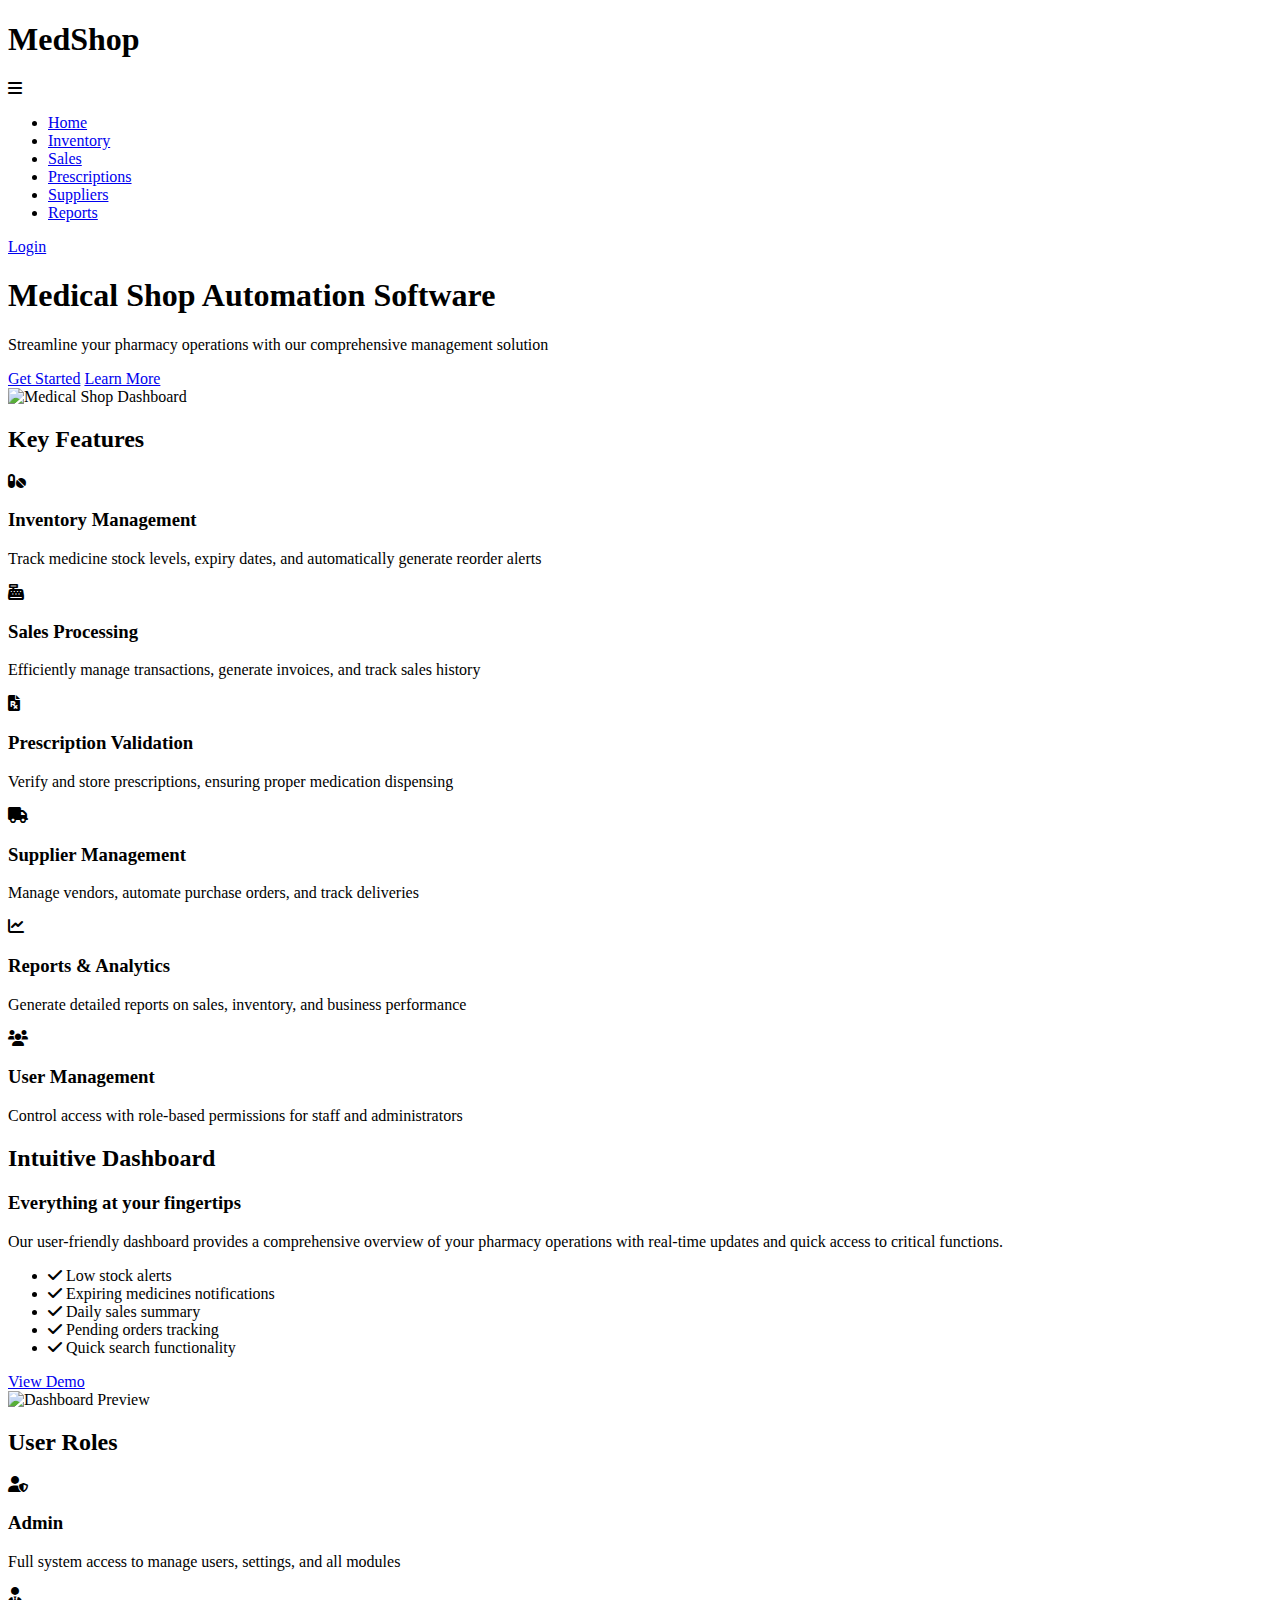
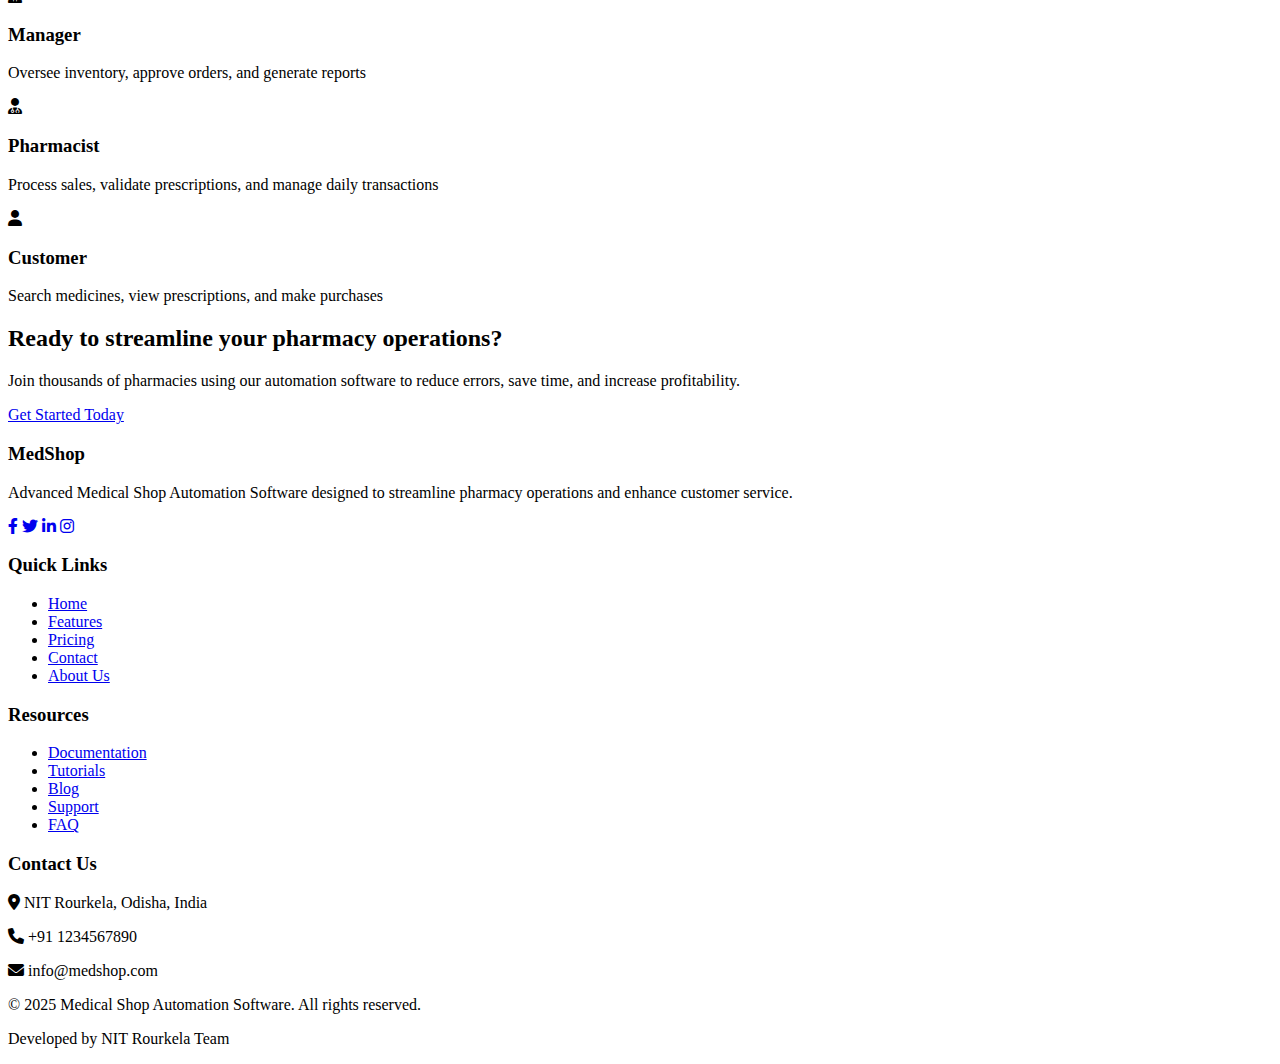
==== index.html @ a3e87807 "Add files via upload" ====
<!DOCTYPE html>
<html lang="en">
<head>
    <meta charset="UTF-8">
    <meta name="viewport" content="width=device-width, initial-scale=1.0">
    <title>Medical Shop Automation Software</title>
    <link rel="stylesheet" href="style.css">
    <link rel="stylesheet" href="https://cdnjs.cloudflare.com/ajax/libs/font-awesome/6.0.0/css/all.min.css">
</head>
<body>
    <!-- Header Section -->
    <header>
        <div class="container">
            <nav>
                <div class="logo">
                    <h1>MedShop</h1>
                </div>
                <div class="menu-toggle">
                    <i class="fas fa-bars"></i>
                </div>
                <ul class="nav-menu">
                    <li><a href="#" class="active">Home</a></li>
                    <li><a href="inventory.html">Inventory</a></li>
                    <li><a href="sales.html">Sales</a></li>
                    <li><a href="prescriptions.html">Prescriptions</a></li>
                    <li><a href="suppliers.html">Suppliers</a></li>
                    <li><a href="reports.html">Reports</a></li>
                </ul>
                <div class="user-actions">
                    <a href="login.html" class="btn login-btn">Login</a>
                </div>
            </nav>
        </div>
    </header>

    <!-- Hero Section -->
    <section class="hero">
        <div class="container">
            <div class="hero-content">
                <h1>Medical Shop Automation Software</h1>
                <p>Streamline your pharmacy operations with our comprehensive management solution</p>
                <div class="hero-buttons">
                    <a href="register.html" class="btn primary-btn">Get Started</a>
                    <a href="#features" class="btn secondary-btn">Learn More</a>
                </div>
            </div>
            <div class="hero-image">
                <img src="/api/placeholder/500/300" alt="Medical Shop Dashboard">
            </div>
        </div>
    </section>

    <!-- Features Section -->
    <section id="features" class="features">
        <div class="container">
            <h2 class="section-title">Key Features</h2>
            <div class="features-grid">
                <div class="feature-card">
                    <div class="feature-icon">
                        <i class="fas fa-pills"></i>
                    </div>
                    <h3>Inventory Management</h3>
                    <p>Track medicine stock levels, expiry dates, and automatically generate reorder alerts</p>
                </div>
                <div class="feature-card">
                    <div class="feature-icon">
                        <i class="fas fa-cash-register"></i>
                    </div>
                    <h3>Sales Processing</h3>
                    <p>Efficiently manage transactions, generate invoices, and track sales history</p>
                </div>
                <div class="feature-card">
                    <div class="feature-icon">
                        <i class="fas fa-file-prescription"></i>
                    </div>
                    <h3>Prescription Validation</h3>
                    <p>Verify and store prescriptions, ensuring proper medication dispensing</p>
                </div>
                <div class="feature-card">
                    <div class="feature-icon">
                        <i class="fas fa-truck"></i>
                    </div>
                    <h3>Supplier Management</h3>
                    <p>Manage vendors, automate purchase orders, and track deliveries</p>
                </div>
                <div class="feature-card">
                    <div class="feature-icon">
                        <i class="fas fa-chart-line"></i>
                    </div>
                    <h3>Reports & Analytics</h3>
                    <p>Generate detailed reports on sales, inventory, and business performance</p>
                </div>
                <div class="feature-card">
                    <div class="feature-icon">
                        <i class="fas fa-users"></i>
                    </div>
                    <h3>User Management</h3>
                    <p>Control access with role-based permissions for staff and administrators</p>
                </div>
            </div>
        </div>
    </section>

    <!-- Dashboard Preview Section -->
    <section class="dashboard-preview">
        <div class="container">
            <h2 class="section-title">Intuitive Dashboard</h2>
            <div class="dashboard-content">
                <div class="dashboard-info">
                    <h3>Everything at your fingertips</h3>
                    <p>Our user-friendly dashboard provides a comprehensive overview of your pharmacy operations with real-time updates and quick access to critical functions.</p>
                    <ul class="dashboard-features">
                        <li><i class="fas fa-check"></i> Low stock alerts</li>
                        <li><i class="fas fa-check"></i> Expiring medicines notifications</li>
                        <li><i class="fas fa-check"></i> Daily sales summary</li>
                        <li><i class="fas fa-check"></i> Pending orders tracking</li>
                        <li><i class="fas fa-check"></i> Quick search functionality</li>
                    </ul>
                    <a href="demo.html" class="btn primary-btn">View Demo</a>
                </div>
                <div class="dashboard-image">
                    <img src="/api/placeholder/600/400" alt="Dashboard Preview">
                </div>
            </div>
        </div>
    </section>

    <!-- User Roles Section -->
    <section class="user-roles">
        <div class="container">
            <h2 class="section-title">User Roles</h2>
            <div class="roles-grid">
                <div class="role-card">
                    <div class="role-icon">
                        <i class="fas fa-user-shield"></i>
                    </div>
                    <h3>Admin</h3>
                    <p>Full system access to manage users, settings, and all modules</p>
                </div>
                <div class="role-card">
                    <div class="role-icon">
                        <i class="fas fa-user-tie"></i>
                    </div>
                    <h3>Manager</h3>
                    <p>Oversee inventory, approve orders, and generate reports</p>
                </div>
                <div class="role-card">
                    <div class="role-icon">
                        <i class="fas fa-user-md"></i>
                    </div>
                    <h3>Pharmacist</h3>
                    <p>Process sales, validate prescriptions, and manage daily transactions</p>
                </div>
                <div class="role-card">
                    <div class="role-icon">
                        <i class="fas fa-user"></i>
                    </div>
                    <h3>Customer</h3>
                    <p>Search medicines, view prescriptions, and make purchases</p>
                </div>
            </div>
        </div>
    </section>

    <!-- CTA Section -->
    <section class="cta">
        <div class="container">
            <div class="cta-content">
                <h2>Ready to streamline your pharmacy operations?</h2>
                <p>Join thousands of pharmacies using our automation software to reduce errors, save time, and increase profitability.</p>
                <a href="register.html" class="btn cta-btn">Get Started Today</a>
            </div>
        </div>
    </section>

    <!-- Footer -->
    <footer>
        <div class="container">
            <div class="footer-grid">
                <div class="footer-about">
                    <h3>MedShop</h3>
                    <p>Advanced Medical Shop Automation Software designed to streamline pharmacy operations and enhance customer service.</p>
                    <div class="social-icons">
                        <a href="#"><i class="fab fa-facebook-f"></i></a>
                        <a href="#"><i class="fab fa-twitter"></i></a>
                        <a href="#"><i class="fab fa-linkedin-in"></i></a>
                        <a href="#"><i class="fab fa-instagram"></i></a>
                    </div>
                </div>
                <div class="footer-links">
                    <h3>Quick Links</h3>
                    <ul>
                        <li><a href="#">Home</a></li>
                        <li><a href="features.html">Features</a></li>
                        <li><a href="pricing.html">Pricing</a></li>
                        <li><a href="contact.html">Contact</a></li>
                        <li><a href="about.html">About Us</a></li>
                    </ul>
                </div>
                <div class="footer-links">
                    <h3>Resources</h3>
                    <ul>
                        <li><a href="docs.html">Documentation</a></li>
                        <li><a href="tutorials.html">Tutorials</a></li>
                        <li><a href="blog.html">Blog</a></li>
                        <li><a href="support.html">Support</a></li>
                        <li><a href="faq.html">FAQ</a></li>
                    </ul>
                </div>
                <div class="footer-contact">
                    <h3>Contact Us</h3>
                    <p><i class="fas fa-map-marker-alt"></i> NIT Rourkela, Odisha, India</p>
                    <p><i class="fas fa-phone"></i> +91 1234567890</p>
                    <p><i class="fas fa-envelope"></i> info@medshop.com</p>
                </div>
            </div>
            <div class="footer-bottom">
                <p>&copy; 2025 Medical Shop Automation Software. All rights reserved.</p>
                <p>Developed by NIT Rourkela Team</p>
            </div>
        </div>
    </footer>

    <script>
        // Basic JavaScript for mobile menu toggle
        document.querySelector('.menu-toggle').addEventListener('click', function() {
            document.querySelector('.nav-menu').classList.toggle('active');
        });
    </script>
</body>
</html>
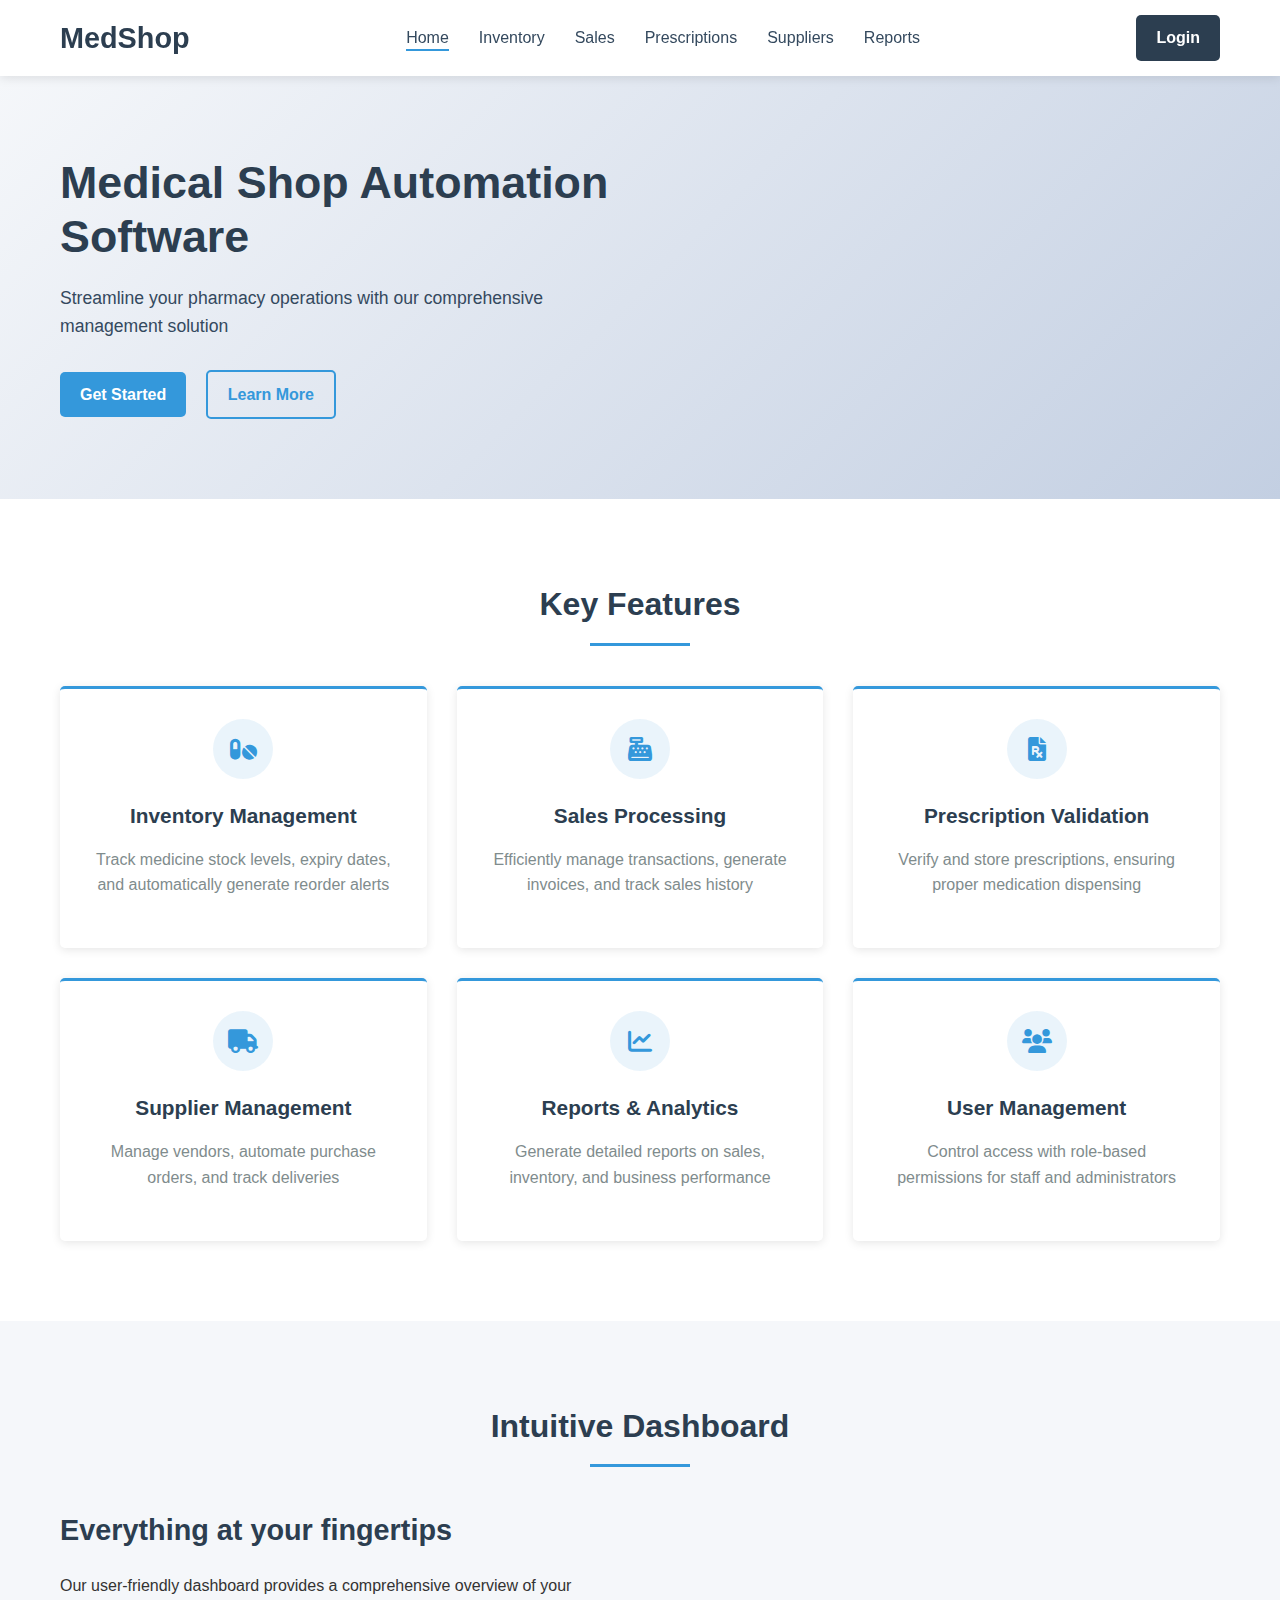
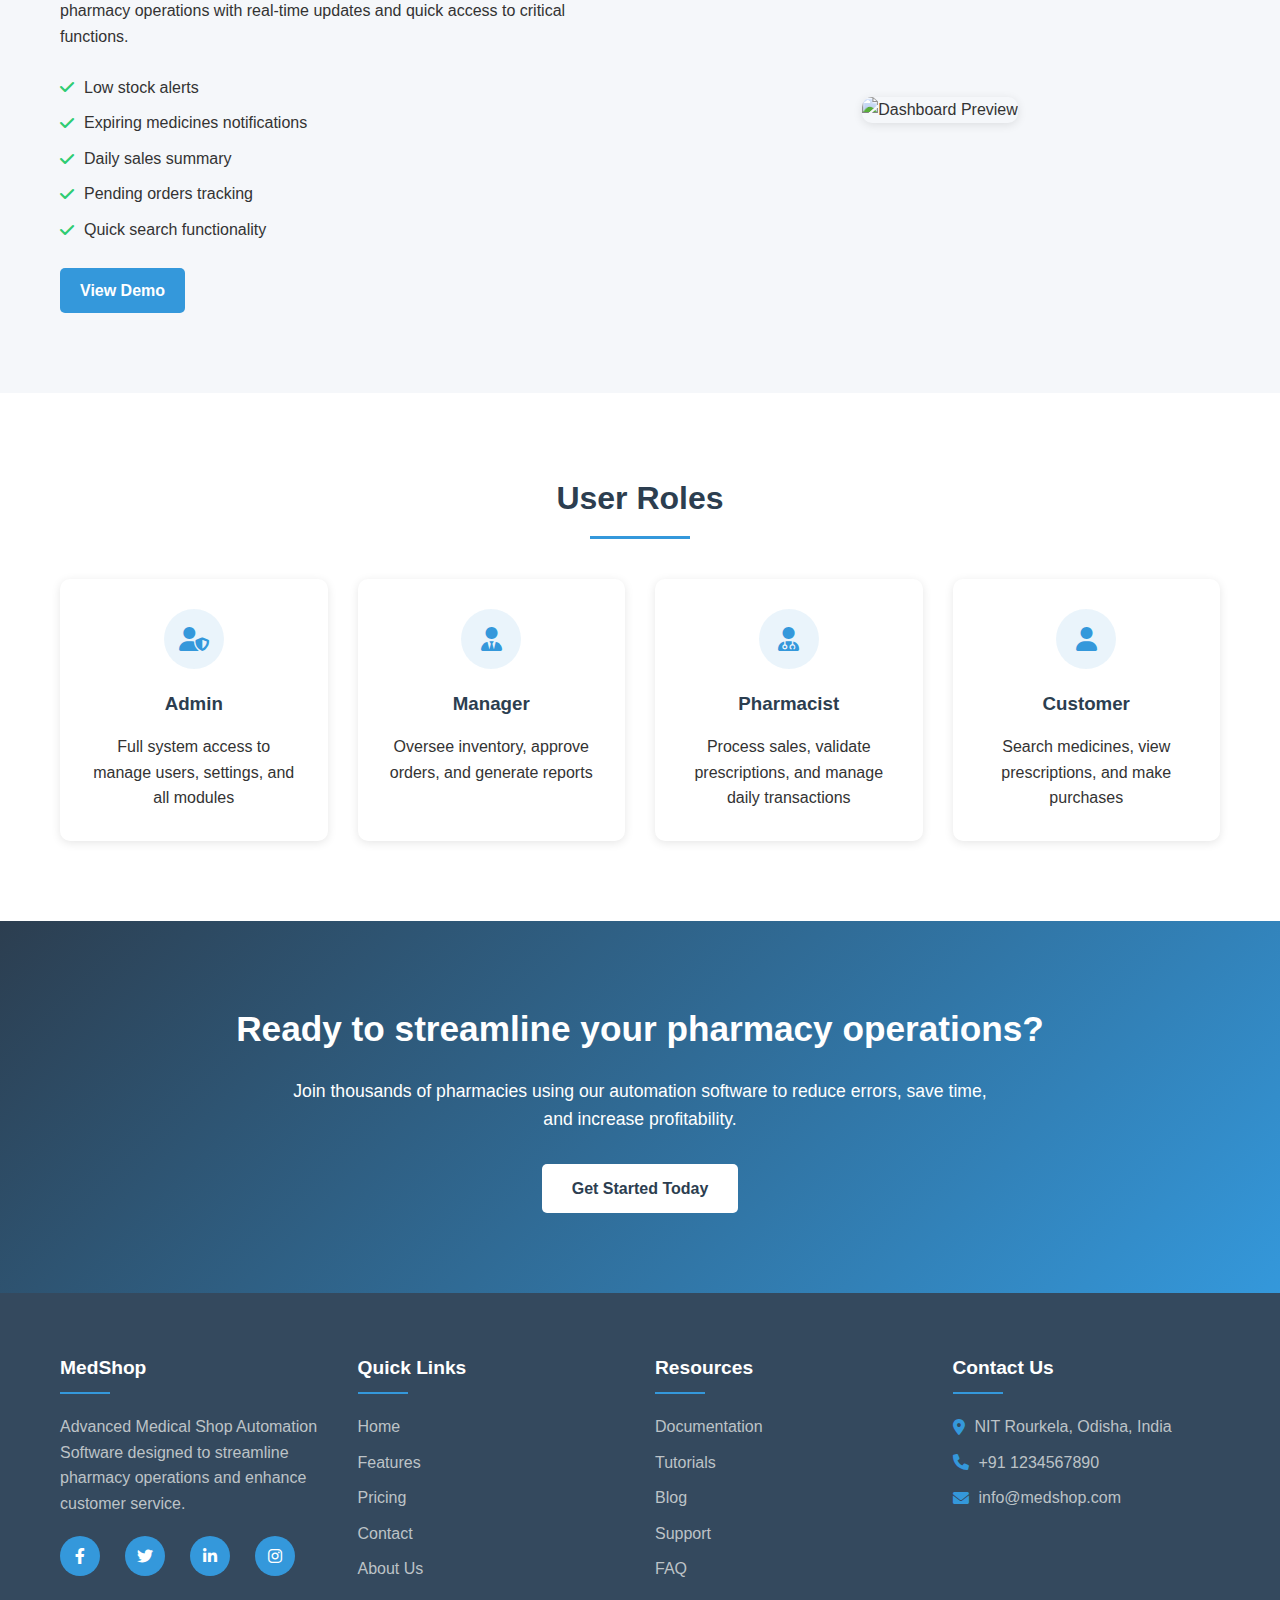
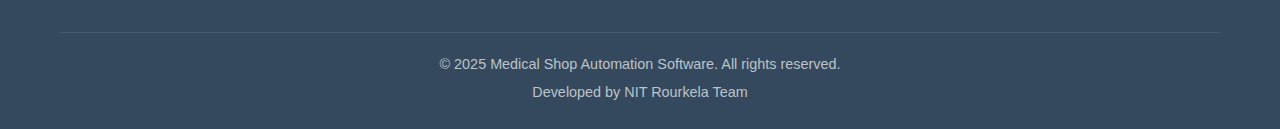
==== commit a7c82760: "Update index.html" ====
--- a/index.html
+++ b/index.html
@@ -45,7 +45,6 @@
                 </div>
             </div>
             <div class="hero-image">
-                <img src="/api/placeholder/500/300" alt="Medical Shop Dashboard">
             </div>
         </div>
     </section>
@@ -228,4 +227,4 @@
         });
     </script>
 </body>
-</html>+</html>
--- a/style.css
+++ b/style.css
@@ -0,0 +1,3650 @@
+/* ====== Global Styles ====== */
+:root {
+    --primary-color: #2c3e50;
+    --secondary-color: #3498db;
+    --accent-color: #e74c3c;
+    --light-color: #ecf0f1;
+    --dark-color: #34495e;
+    --success-color: #2ecc71;
+    --warning-color: #f39c12;
+    --danger-color: #e74c3c;
+    --text-color: #333;
+    --border-radius: 5px;
+    --box-shadow: 0 2px 10px rgba(0, 0, 0, 0.1);
+    --transition: all 0.3s ease;
+}
+
+* {
+    margin: 0;
+    padding: 0;
+    box-sizing: border-box;
+    font-family: 'Segoe UI', Tahoma, Geneva, Verdana, sans-serif;
+}
+
+body {
+    background-color: #f5f7fa;
+    color: var(--text-color);
+    line-height: 1.6;
+}
+
+a {
+    text-decoration: none;
+    color: var(--secondary-color);
+    transition: var(--transition);
+}
+
+ul {
+    list-style-type: none;
+}
+
+.container {
+    width: 100%;
+    max-width: 1200px;
+    margin: 0 auto;
+    padding: 0 20px;
+}
+
+.btn {
+    display: inline-block;
+    padding: 10px 20px;
+    border-radius: var(--border-radius);
+    cursor: pointer;
+    transition: var(--transition);
+    font-weight: 600;
+    text-align: center;
+}
+
+.primary-btn {
+    background-color: var(--secondary-color);
+    color: white;
+}
+
+.primary-btn:hover {
+    background-color: #2980b9;
+}
+
+.secondary-btn {
+    background-color: transparent;
+    border: 2px solid var(--secondary-color);
+    color: var(--secondary-color);
+}
+
+.secondary-btn:hover {
+    background-color: var(--secondary-color);
+    color: white;
+}
+
+.section-title {
+    text-align: center;
+    margin-bottom: 40px;
+    font-size: 2rem;
+    color: var(--primary-color);
+    position: relative;
+    padding-bottom: 15px;
+}
+
+.section-title::after {
+    content: '';
+    position: absolute;
+    bottom: 0;
+    left: 50%;
+    transform: translateX(-50%);
+    width: 100px;
+    height: 3px;
+    background-color: var(--secondary-color);
+}
+
+/* ====== Header Styles ====== */
+header {
+    background-color: white;
+    box-shadow: var(--box-shadow);
+    position: sticky;
+    top: 0;
+    z-index: 100;
+}
+
+nav {
+    display: flex;
+    justify-content: space-between;
+    align-items: center;
+    padding: 15px 0;
+}
+
+.logo h1 {
+    color: var(--primary-color);
+    font-size: 1.8rem;
+}
+
+.nav-menu {
+    display: flex;
+}
+
+.nav-menu li {
+    margin: 0 15px;
+}
+
+.nav-menu a {
+    color: var(--dark-color);
+    font-weight: 500;
+    padding: 5px 0;
+    position: relative;
+}
+
+.nav-menu a::after {
+    content: '';
+    position: absolute;
+    bottom: 0;
+    left: 0;
+    width: 0;
+    height: 2px;
+    background-color: var(--secondary-color);
+    transition: var(--transition);
+}
+
+.nav-menu a:hover::after, 
+.nav-menu a.active::after {
+    width: 100%;
+}
+
+.login-btn {
+    background-color: var(--primary-color);
+    color: white;
+}
+
+.login-btn:hover {
+    background-color: var(--dark-color);
+}
+
+.menu-toggle {
+    display: none;
+    font-size: 1.5rem;
+    cursor: pointer;
+    color: var(--primary-color);
+}
+
+/* ====== Hero Section ====== */
+.hero {
+    padding: 80px 0;
+    background: linear-gradient(135deg, #f5f7fa 0%, #c3cfe2 100%);
+}
+
+.hero .container {
+    display: flex;
+    align-items: center;
+    justify-content: space-between;
+}
+
+.hero-content {
+    flex: 1;
+    padding-right: 40px;
+}
+
+.hero-content h1 {
+    font-size: 2.8rem;
+    color: var(--primary-color);
+    margin-bottom: 20px;
+    line-height: 1.2;
+}
+
+.hero-content p {
+    font-size: 1.1rem;
+    color: var(--dark-color);
+    margin-bottom: 30px;
+}
+
+.hero-buttons .btn {
+    margin-right: 15px;
+}
+
+.hero-image {
+    flex: 1;
+    text-align: center;
+}
+
+.hero-image img {
+    max-width: 100%;
+    border-radius: 10px;
+    box-shadow: var(--box-shadow);
+}
+
+/* ====== Features Section ====== */
+.features {
+    padding: 80px 0;
+    background-color: white;
+}
+
+.features-grid {
+    display: grid;
+    grid-template-columns: repeat(3, 1fr);
+    gap: 30px;
+}
+
+.feature-card {
+    background-color: white;
+    border-radius: 10px;
+    padding: 30px;
+    text-align: center;
+    box-shadow: var(--box-shadow);
+    transition: var(--transition);
+}
+
+.feature-card:hover {
+    transform: translateY(-10px);
+}
+
+.feature-icon {
+    width: 70px;
+    height: 70px;
+    border-radius: 50%;
+    background-color: rgba(52, 152, 219, 0.1);
+    display: flex;
+    align-items: center;
+    justify-content: center;
+    margin: 0 auto 20px;
+}
+
+.feature-icon i {
+    font-size: 2rem;
+    color: var(--secondary-color);
+}
+
+.feature-card h3 {
+    margin-bottom: 15px;
+    color: var(--primary-color);
+}
+
+/* ====== Dashboard Preview Section ====== */
+.dashboard-preview {
+    padding: 80px 0;
+    background-color: #f5f7fa;
+}
+
+.dashboard-content {
+    display: flex;
+    align-items: center;
+    gap: 40px;
+}
+
+.dashboard-info {
+    flex: 1;
+}
+
+.dashboard-info h3 {
+    font-size: 1.8rem;
+    color: var(--primary-color);
+    margin-bottom: 20px;
+}
+
+.dashboard-features {
+    margin: 25px 0;
+}
+
+.dashboard-features li {
+    margin-bottom: 10px;
+    display: flex;
+    align-items: center;
+}
+
+.dashboard-features i {
+    color: var(--success-color);
+    margin-right: 10px;
+}
+
+.dashboard-image {
+    flex: 1;
+    text-align: center;
+}
+
+.dashboard-image img {
+    max-width: 100%;
+    border-radius: 10px;
+    box-shadow: var(--box-shadow);
+}
+
+/* ====== User Roles Section ====== */
+.user-roles {
+    padding: 80px 0;
+    background-color: white;
+}
+
+.roles-grid {
+    display: grid;
+    grid-template-columns: repeat(4, 1fr);
+    gap: 30px;
+}
+
+.role-card {
+    background-color: white;
+    border-radius: 10px;
+    padding: 30px;
+    text-align: center;
+    box-shadow: var(--box-shadow);
+    transition: var(--transition);
+}
+
+.role-card:hover {
+    transform: translateY(-5px);
+}
+
+.role-icon {
+    width: 60px;
+    height: 60px;
+    border-radius: 50%;
+    background-color: rgba(52, 152, 219, 0.1);
+    display: flex;
+    align-items: center;
+    justify-content: center;
+    margin: 0 auto 20px;
+}
+
+.role-icon i {
+    font-size: 1.5rem;
+    color: var(--secondary-color);
+}
+
+.role-card h3 {
+    margin-bottom: 15px;
+    color: var(--primary-color);
+}
+
+/* ====== CTA Section ====== */
+.cta {
+    padding: 80px 0;
+    background: linear-gradient(135deg, var(--primary-color) 0%, var(--secondary-color) 100%);
+    color: white;
+    text-align: center;
+}
+
+.cta-content h2 {
+    font-size: 2.2rem;
+    margin-bottom: 20px;
+}
+
+.cta-content p {
+    font-size: 1.1rem;
+    margin-bottom: 30px;
+    max-width: 700px;
+    margin-left: auto;
+    margin-right: auto;
+}
+
+.cta-btn {
+    background-color: white;
+    color: var(--primary-color);
+    font-weight: 600;
+    padding: 12px 30px;
+}
+
+.cta-btn:hover {
+    background-color: var(--light-color);
+}
+
+/* ====== Footer Styles ====== */
+footer {
+    background-color: var(--dark-color);
+    color: white;
+    padding: 60px 0 20px;
+}
+
+.footer-grid {
+    display: grid;
+    grid-template-columns: repeat(4, 1fr);
+    gap: 30px;
+    margin-bottom: 40px;
+}
+
+.footer-about h3,
+.footer-links h3,
+.footer-contact h3 {
+    font-size: 1.2rem;
+    margin-bottom: 20px;
+    position: relative;
+    padding-bottom: 10px;
+}
+
+.footer-about h3::after,
+.footer-links h3::after,
+.footer-contact h3::after {
+    content: '';
+    position: absolute;
+    bottom: 0;
+    left: 0;
+    width: 50px;
+    height: 2px;
+    background-color: var(--secondary-color);
+}
+
+.footer-about p {
+    margin-bottom: 20px;
+    color: #bdc3c7;
+}
+
+.social-icons a {
+    display: inline-block;
+    width: 35px;
+    height: 35px;
+    background-color: rgba(255, 255, 255, 0.1);
+    margin-right: 10px;
+    border-radius: 50%;
+    display: inline-flex;
+    align-items: center;
+    justify-content: center;
+    color: white;
+    transition: var(--transition);
+}
+
+.social-icons a:hover {
+    background-color: var(--secondary-color);
+}
+
+.footer-links ul li {
+    margin-bottom: 10px;
+}
+
+.footer-links a {
+    color: #bdc3c7;
+    transition: var(--transition);
+}
+
+.footer-links a:hover {
+    color: var(--secondary-color);
+    padding-left: 5px;
+}
+
+.footer-contact p {
+    margin-bottom: 10px;
+    display: flex;
+    align-items: center;
+    color: #bdc3c7;
+}
+
+.footer-contact i {
+    margin-right: 10px;
+    color: var(--secondary-color);
+}
+
+.footer-bottom {
+    border-top: 1px solid rgba(255, 255, 255, 0.1);
+    padding-top: 20px;
+    text-align: center;
+    color: #bdc3c7;
+    font-size: 0.9rem;
+}
+
+.footer-bottom p {
+    margin-bottom: 5px;
+}
+
+/* ====== Responsive Styles ====== */
+@media screen and (max-width: 1024px) {
+    .features-grid {
+        grid-template-columns: repeat(2, 1fr);
+    }
+    
+    .roles-grid {
+        grid-template-columns: repeat(2, 1fr);
+    }
+    
+    .footer-grid {
+        grid-template-columns: repeat(2, 1fr);
+    }
+}
+
+@media screen and (max-width: 768px) {
+    .menu-toggle {
+        display: block;
+    }
+    
+    .nav-menu {
+        position: fixed;
+        top: 70px;
+        left: -100%;
+        width: 80%;
+        height: calc(100vh - 70px);
+        background-color: white;
+        flex-direction: column;
+        padding: 40px 20px;
+        transition: var(--transition);
+        box-shadow: var(--box-shadow);
+    }
+    
+    .nav-menu.active {
+        left: 0;
+    }
+    
+    .nav-menu li {
+        margin: 15px 0;
+    }
+    
+    .hero .container {
+        flex-direction: column;
+    }
+    
+    .hero-content {
+        padding-right: 0;
+        margin-bottom: 40px;
+        text-align: center;
+    }
+    
+    .dashboard-content {
+        flex-direction: column;
+    }
+    
+    .dashboard-info {
+        order: 2;
+    }
+    
+    .dashboard-image {
+        order: 1;
+        margin-bottom: 30px;
+    }
+}
+
+@media screen and (max-width: 576px) {
+    .features-grid {
+        grid-template-columns: 1fr;
+    }
+    
+    .roles-grid {
+        grid-template-columns: 1fr;
+    }
+    
+    .footer-grid {
+        grid-template-columns: 1fr;
+    }
+    
+    .hero-content h1 {
+        font-size: 2.2rem;
+    }
+    
+    .section-title {
+        font-size: 1.8rem;
+    }
+}
+
+
+/* ====== Authentication Pages Styles ====== */
+.auth-section {
+    padding: 60px 0;
+    min-height: calc(100vh - 200px);
+    display: flex;
+    align-items: center;
+}
+
+.auth-container {
+    display: flex;
+    border-radius: 10px;
+    overflow: hidden;
+    box-shadow: var(--box-shadow);
+    background-color: white;
+}
+
+.auth-box {
+    flex: 1;
+    padding: 40px;
+}
+
+.auth-box h2 {
+    color: var(--primary-color);
+    margin-bottom: 10px;
+    font-size: 1.8rem;
+}
+
+.auth-box p {
+    color: #7f8c8d;
+    margin-bottom: 30px;
+}
+
+.auth-form .form-group {
+    margin-bottom: 20px;
+}
+
+.auth-form label {
+    display: block;
+    margin-bottom: 8px;
+    font-weight: 500;
+    color: var(--dark-color);
+}
+
+/* Add this to your existing CSS */
+.input-group {
+    position: relative;
+    margin-bottom: 15px;
+}
+
+.input-group i {
+    position: absolute;
+    left: 15px;
+    top: 50%;
+    transform: translateY(-50%);
+    color: #7f8c8d;
+    z-index: 1; /* Ensure icon stays above input */
+}
+
+.input-group input, 
+.input-group select {
+    width: 100%;
+    padding: 12px 15px 12px 45px; /* Increased left padding for icon */
+    border: 1px solid #ddd;
+    border-radius: var(--border-radius);
+    font-size: 1rem;
+    transition: var(--transition);
+    position: relative; /* Ensure input stays above icon */
+    background-color: transparent; /* Make sure background isn't covering icon */
+    z-index: 2;
+}
+.input-group input:focus, 
+.input-group select:focus {
+    border-color: var(--secondary-color);
+    outline: none;
+    box-shadow: 0 0 0 2px rgba(52, 152, 219, 0.2);
+}
+
+.form-options {
+    display: flex;
+    justify-content: space-between;
+    align-items: center;
+    margin-bottom: 20px;
+}
+
+.remember-me {
+    display: flex;
+    align-items: center;
+}
+
+.remember-me input {
+    margin-right: 8px;
+}
+
+.forgot-password {
+    color: var(--secondary-color);
+}
+
+.auth-btn {
+    width: 100%;
+    background-color: var(--secondary-color);
+    color: white;
+    border: none;
+    padding: 12px;
+    font-size: 1rem;
+}
+
+.auth-btn:hover {
+    background-color: #2980b9;
+}
+
+.auth-footer {
+    text-align: center;
+    margin-top: 30px;
+    color: #7f8c8d;
+}
+
+.auth-info {
+    flex: 1;
+    background: linear-gradient(135deg, var(--primary-color) 0%, var(--secondary-color) 100%);
+    color: white;
+    padding: 40px;
+    display: flex;
+    align-items: center;
+    justify-content: center;
+}
+
+.auth-info-content h2 {
+    font-size: 1.8rem;
+    margin-bottom: 15px;
+}
+
+.auth-info-content p {
+    margin-bottom: 30px;
+    opacity: 0.8;
+}
+
+.auth-features {
+    margin-top: 20px;
+}
+
+.auth-features li {
+    margin-bottom: 15px;
+    display: flex;
+    align-items: center;
+}
+
+.auth-features i {
+    margin-right: 10px;
+    color: var(--light-color);
+}
+
+@media screen and (max-width: 768px) {
+    .auth-container {
+        flex-direction: column;
+    }
+    
+    .auth-info {
+        order: -1;
+        padding: 30px;
+    }
+}
+
+
+
+
+
+/* ====== Inventory Page Styles ====== */
+.inventory-main {
+    padding: 40px 0;
+}
+
+.inventory-header {
+    display: flex;
+    justify-content: space-between;
+    align-items: center;
+    margin-bottom: 30px;
+}
+
+.inventory-header h2 {
+    color: var(--primary-color);
+    font-size: 1.8rem;
+    display: flex;
+    align-items: center;
+}
+
+.inventory-header h2 i {
+    margin-right: 10px;
+    color: var(--secondary-color);
+}
+
+.inventory-actions {
+    display: flex;
+    gap: 15px;
+}
+
+.inventory-actions .btn i {
+    margin-right: 8px;
+}
+
+.inventory-filters {
+    background-color: white;
+    padding: 20px;
+    border-radius: var(--border-radius);
+    box-shadow: var(--box-shadow);
+    margin-bottom: 30px;
+    display: flex;
+    flex-wrap: wrap;
+    gap: 15px;
+    align-items: flex-end;
+}
+
+.filter-group {
+    flex: 1;
+    min-width: 200px;
+}
+
+.filter-group label {
+    display: block;
+    margin-bottom: 8px;
+    font-weight: 500;
+    color: var(--dark-color);
+}
+
+.filter-group select,
+.filter-group .input-group {
+    width: 100%;
+}
+
+.inventory-summary {
+    display: grid;
+    grid-template-columns: repeat(4, 1fr);
+    gap: 20px;
+    margin-bottom: 30px;
+}
+
+.summary-card {
+    background-color: white;
+    border-radius: var(--border-radius);
+    padding: 20px;
+    box-shadow: var(--box-shadow);
+    display: flex;
+    align-items: center;
+    transition: var(--transition);
+}
+
+.summary-card:hover {
+    transform: translateY(-5px);
+}
+
+.summary-card.warning {
+    border-left: 4px solid var(--warning-color);
+}
+
+.summary-card.danger {
+    border-left: 4px solid var(--danger-color);
+}
+
+.summary-icon {
+    width: 50px;
+    height: 50px;
+    border-radius: 50%;
+    background-color: rgba(52, 152, 219, 0.1);
+    display: flex;
+    align-items: center;
+    justify-content: center;
+    margin-right: 15px;
+}
+
+.summary-icon i {
+    font-size: 1.5rem;
+    color: var(--secondary-color);
+}
+
+.warning .summary-icon {
+    background-color: rgba(243, 156, 18, 0.1);
+}
+
+.warning .summary-icon i {
+    color: var(--warning-color);
+}
+
+.danger .summary-icon {
+    background-color: rgba(231, 76, 60, 0.1);
+}
+
+.danger .summary-icon i {
+    color: var(--danger-color);
+}
+
+.summary-content h3 {
+    font-size: 1rem;
+    color: #7f8c8d;
+    margin-bottom: 5px;
+}
+
+.summary-content .count {
+    font-size: 1.5rem;
+    font-weight: 700;
+    color: var(--primary-color);
+}
+
+.inventory-table-container {
+    background-color: white;
+    border-radius: var(--border-radius);
+    box-shadow: var(--box-shadow);
+    padding: 20px;
+    overflow-x: auto;
+}
+
+.status {
+    padding: 5px 10px;
+    border-radius: 20px;
+    font-size: 0.8rem;
+    font-weight: 600;
+}
+
+.status.in-stock {
+    background-color: rgba(46, 204, 113, 0.1);
+    color: var(--success-color);
+}
+
+.status.low-stock {
+    background-color: rgba(243, 156, 18, 0.1);
+    color: var(--warning-color);
+}
+
+.status.out-of-stock {
+    background-color: rgba(231, 76, 60, 0.1);
+    color: var(--danger-color);
+}
+
+.status.expiring {
+    background-color: rgba(155, 89, 182, 0.1);
+    color: #9b59b6;
+}
+
+.action-btn {
+    background: none;
+    border: none;
+    cursor: pointer;
+    font-size: 1rem;
+    margin: 0 5px;
+    transition: var(--transition);
+}
+
+.action-btn.edit-btn {
+    color: var(--secondary-color);
+}
+
+.action-btn.delete-btn {
+    color: var(--danger-color);
+}
+
+.action-btn.view-btn {
+    color: var(--success-color);
+}
+
+.action-btn:hover {
+    opacity: 0.8;
+}
+
+/* Modal Styles */
+.modal {
+    display: none;
+    position: fixed;
+    z-index: 1000;
+    left: 0;
+    top: 0;
+    width: 100%;
+    height: 100%;
+    background-color: rgba(0, 0, 0, 0.5);
+    overflow-y: auto;
+}
+
+.modal-content {
+    background-color: white;
+    margin: 50px auto;
+    max-width: 800px;
+    width: 90%;
+    border-radius: var(--border-radius);
+    box-shadow: var(--box-shadow);
+    overflow: hidden;
+}
+
+.modal-header {
+    padding: 20px;
+    background-color: var(--primary-color);
+    color: white;
+    display: flex;
+    justify-content: space-between;
+    align-items: center;
+}
+
+.modal-header h3 {
+    margin: 0;
+}
+
+.close-modal {
+    background: none;
+    border: none;
+    color: white;
+    font-size: 1.5rem;
+    cursor: pointer;
+}
+
+.modal-body {
+    padding: 20px;
+}
+
+.form-row {
+    display: flex;
+    gap: 20px;
+    margin-bottom: 20px;
+}
+
+.form-row .form-group {
+    flex: 1;
+}
+
+.form-group {
+    margin-bottom: 15px;
+}
+
+.form-group label {
+    display: block;
+    margin-bottom: 8px;
+    font-weight: 500;
+    color: var(--dark-color);
+}
+
+.form-group input,
+.form-group select,
+.form-group textarea {
+    width: 100%;
+    padding: 10px;
+    border: 1px solid #ddd;
+    border-radius: var(--border-radius);
+    font-size: 1rem;
+    transition: var(--transition);
+}
+
+.form-group input:focus,
+.form-group select:focus,
+.form-group textarea:focus {
+    border-color: var(--secondary-color);
+    outline: none;
+    box-shadow: 0 0 0 2px rgba(52, 152, 219, 0.2);
+}
+
+.form-actions {
+    display: flex;
+    justify-content: flex-end;
+    gap: 15px;
+    margin-top: 20px;
+}
+
+.medicine-details {
+    margin-bottom: 30px;
+}
+
+.detail-row {
+    display: flex;
+    margin-bottom: 10px;
+}
+
+.detail-row.full-width {
+    flex-direction: column;
+}
+
+.detail-label {
+    font-weight: 500;
+    color: var(--dark-color);
+    min-width: 150px;
+}
+
+.detail-value {
+    color: #7f8c8d;
+}
+
+.stock-history {
+    margin-top: 30px;
+}
+
+.stock-history h4 {
+    margin-bottom: 15px;
+    color: var(--primary-color);
+}
+
+.history-table {
+    border: 1px solid #ddd;
+    border-radius: var(--border-radius);
+    overflow: hidden;
+}
+
+.history-header {
+    display: flex;
+    background-color: var(--light-color);
+    padding: 10px;
+    font-weight: 500;
+}
+
+.history-header span {
+    flex: 1;
+}
+
+.history-row {
+    display: flex;
+    padding: 10px;
+    border-bottom: 1px solid #ddd;
+}
+
+.history-row:last-child {
+    border-bottom: none;
+}
+
+.history-row span {
+    flex: 1;
+}
+
+/* Responsive Styles */
+@media screen and (max-width: 1024px) {
+    .inventory-summary {
+        grid-template-columns: repeat(2, 1fr);
+    }
+}
+
+@media screen and (max-width: 768px) {
+    .inventory-header {
+        flex-direction: column;
+        align-items: flex-start;
+        gap: 15px;
+    }
+    
+    .inventory-actions {
+        width: 100%;
+        flex-wrap: wrap;
+    }
+    
+    .form-row {
+        flex-direction: column;
+        gap: 0;
+    }
+    
+    .modal-content {
+        margin: 20px auto;
+    }
+}
+
+@media screen and (max-width: 576px) {
+    .inventory-summary {
+        grid-template-columns: 1fr;
+    }
+    
+    .detail-row {
+        flex-direction: column;
+    }
+    
+    .detail-label {
+        margin-bottom: 5px;
+    }
+}
+
+
+
+/* Prescriptions Page Specific Styles */
+.prescriptions-main {
+    padding: 40px 0;
+}
+
+.prescriptions-header {
+    display: flex;
+    justify-content: space-between;
+    align-items: center;
+    margin-bottom: 30px;
+}
+
+.prescriptions-header h2 {
+    color: var(--primary-color);
+    font-size: 1.8rem;
+    display: flex;
+    align-items: center;
+}
+
+.prescriptions-header h2 i {
+    margin-right: 10px;
+    color: var(--secondary-color);
+}
+
+.prescriptions-actions {
+    display: flex;
+    gap: 15px;
+}
+
+.prescriptions-actions .btn i {
+    margin-right: 8px;
+}
+
+.prescriptions-filters {
+    background-color: white;
+    padding: 20px;
+    border-radius: var(--border-radius);
+    box-shadow: var(--box-shadow);
+    margin-bottom: 30px;
+    display: flex;
+    flex-wrap: wrap;
+    gap: 15px;
+    align-items: flex-end;
+}
+
+.prescriptions-summary {
+    display: grid;
+    grid-template-columns: repeat(4, 1fr);
+    gap: 20px;
+    margin-bottom: 30px;
+}
+
+.prescriptions-table-container {
+    background-color: white;
+    border-radius: var(--border-radius);
+    box-shadow: var(--box-shadow);
+    padding: 20px;
+    overflow-x: auto;
+}
+
+/* Status Styles */
+.status.pending {
+    background-color: rgba(243, 156, 18, 0.1);
+    color: var(--warning-color);
+}
+
+.status.filled {
+    background-color: rgba(46, 204, 113, 0.1);
+    color: var(--success-color);
+}
+
+.status.rejected {
+    background-color: rgba(231, 76, 60, 0.1);
+    color: var(--danger-color);
+}
+
+/* Prescription Items Styles */
+.prescription-items {
+    margin: 20px 0;
+}
+
+.prescription-items h4 {
+    margin-bottom: 15px;
+    color: var(--primary-color);
+}
+
+.items-header {
+    display: grid;
+    grid-template-columns: 2fr 1fr 1fr 1.5fr 50px;
+    gap: 10px;
+    font-weight: 500;
+    margin-bottom: 10px;
+}
+
+.prescription-item-row {
+    display: grid;
+    grid-template-columns: 2fr 1fr 1fr 1.5fr 50px;
+    gap: 10px;
+    margin-bottom: 10px;
+    align-items: center;
+}
+
+.prescription-item-row select,
+.prescription-item-row input {
+    width: 100%;
+    padding: 8px;
+    border: 1px solid #ddd;
+    border-radius: var(--border-radius);
+}
+
+.remove-item-btn {
+    background: none;
+    border: none;
+    color: var(--danger-color);
+    cursor: pointer;
+}
+
+/* Prescription Details Styles */
+.prescription-details {
+    margin-bottom: 20px;
+}
+
+.prescription-items-details {
+    margin: 20px 0;
+}
+
+.prescription-items-details h4 {
+    margin-bottom: 15px;
+    color: var(--primary-color);
+}
+
+.items-table {
+    border: 1px solid #ddd;
+    border-radius: var(--border-radius);
+    overflow: hidden;
+}
+
+.items-table .items-header {
+    display: grid;
+    grid-template-columns: 2fr 1fr 1fr 1.5fr;
+    background-color: var(--light-color);
+    padding: 10px;
+}
+
+.items-table .items-row {
+    display: grid;
+    grid-template-columns: 2fr 1fr 1fr 1.5fr;
+    padding: 10px;
+    border-bottom: 1px solid #ddd;
+}
+
+.items-table .items-row:last-child {
+    border-bottom: none;
+}
+
+.prescription-notes h4 {
+    margin-bottom: 10px;
+    color: var(--primary-color);
+}
+
+.prescription-notes p {
+    background-color: var(--light-color);
+    padding: 15px;
+    border-radius: var(--border-radius);
+}
+
+/* Danger Button */
+.danger-btn {
+    background-color: var(--danger-color);
+    color: white;
+}
+
+.danger-btn:hover {
+    background-color: #c0392b;
+}
+
+/* Responsive Styles */
+@media screen and (max-width: 1024px) {
+    .prescriptions-summary {
+        grid-template-columns: repeat(2, 1fr);
+    }
+}
+
+@media screen and (max-width: 768px) {
+    .prescriptions-header {
+        flex-direction: column;
+        align-items: flex-start;
+        gap: 15px;
+    }
+    
+    .prescriptions-actions {
+        width: 100%;
+        flex-wrap: wrap;
+    }
+    
+    .prescription-item-row {
+        grid-template-columns: 1fr;
+        gap: 5px;
+    }
+    
+    .items-header {
+        display: none;
+    }
+}
+
+@media screen and (max-width: 576px) {
+    .prescriptions-summary {
+        grid-template-columns: 1fr;
+    }
+    
+    .items-table .items-header,
+    .items-table .items-row {
+        grid-template-columns: 1fr;
+    }
+}
+
+
+/* Suppliers Page Specific Styles */
+.suppliers-main {
+    padding: 40px 0;
+}
+
+.suppliers-header {
+    display: flex;
+    justify-content: space-between;
+    align-items: center;
+    margin-bottom: 30px;
+}
+
+.suppliers-header h2 {
+    color: var(--primary-color);
+    font-size: 1.8rem;
+    display: flex;
+    align-items: center;
+}
+
+.suppliers-header h2 i {
+    margin-right: 10px;
+    color: var(--secondary-color);
+}
+
+.suppliers-actions {
+    display: flex;
+    gap: 15px;
+}
+
+.suppliers-actions .btn i {
+    margin-right: 8px;
+}
+
+.suppliers-filters {
+    background-color: white;
+    padding: 20px;
+    border-radius: var(--border-radius);
+    box-shadow: var(--box-shadow);
+    margin-bottom: 30px;
+    display: flex;
+    flex-wrap: wrap;
+    gap: 15px;
+    align-items: flex-end;
+}
+
+.suppliers-summary {
+    display: grid;
+    grid-template-columns: repeat(4, 1fr);
+    gap: 20px;
+    margin-bottom: 30px;
+}
+
+.suppliers-table-container {
+    background-color: white;
+    border-radius: var(--border-radius);
+    box-shadow: var(--box-shadow);
+    padding: 20px;
+    overflow-x: auto;
+}
+
+/* Status Styles */
+.status.pending {
+    background-color: rgba(243, 156, 18, 0.1);
+    color: var(--warning-color);
+}
+
+.status.completed {
+    background-color: rgba(46, 204, 113, 0.1);
+    color: var(--success-color);
+}
+
+.status.shipped {
+    background-color: rgba(52, 152, 219, 0.1);
+    color: var(--secondary-color);
+}
+
+.status.processing {
+    background-color: rgba(155, 89, 182, 0.1);
+    color: #9b59b6;
+}
+
+/* Supplier Details Styles */
+.supplier-details {
+    margin-bottom: 20px;
+}
+
+.detail-row {
+    display: flex;
+    margin-bottom: 10px;
+}
+
+.detail-row.full-width {
+    flex-direction: column;
+}
+
+.detail-label {
+    font-weight: 500;
+    color: var(--dark-color);
+    min-width: 150px;
+}
+
+.detail-value {
+    color: #7f8c8d;
+}
+
+/* Orders Table Styles */
+.supplier-orders {
+    margin: 20px 0;
+}
+
+.supplier-orders h4 {
+    margin-bottom: 15px;
+    color: var(--primary-color);
+}
+
+.orders-table {
+    border: 1px solid #ddd;
+    border-radius: var(--border-radius);
+    overflow: hidden;
+}
+
+.orders-header {
+    display: grid;
+    grid-template-columns: 1fr 1fr 2fr 1fr 1fr;
+    background-color: var(--light-color);
+    padding: 10px;
+    font-weight: 500;
+}
+
+.orders-row {
+    display: grid;
+    grid-template-columns: 1fr 1fr 2fr 1fr 1fr;
+    padding: 10px;
+    border-bottom: 1px solid #ddd;
+}
+
+.orders-row:last-child {
+    border-bottom: none;
+}
+
+/* Responsive Styles */
+@media screen and (max-width: 1024px) {
+    .suppliers-summary {
+        grid-template-columns: repeat(2, 1fr);
+    }
+    
+    .orders-header,
+    .orders-row {
+        grid-template-columns: 1fr 1fr;
+    }
+}
+
+@media screen and (max-width: 768px) {
+    .suppliers-header {
+        flex-direction: column;
+        align-items: flex-start;
+        gap: 15px;
+    }
+    
+    .suppliers-actions {
+        width: 100%;
+        flex-wrap: wrap;
+    }
+}
+
+@media screen and (max-width: 576px) {
+    .suppliers-summary {
+        grid-template-columns: 1fr;
+    }
+    
+    .orders-header,
+    .orders-row {
+        grid-template-columns: 1fr;
+    }
+    
+    .detail-row {
+        flex-direction: column;
+    }
+    
+    .detail-label {
+        margin-bottom: 5px;
+    }
+}
+
+
+/* ====== Reports Page Specific Styles ====== */
+.reports-main {
+    padding: 40px 0;
+}
+
+.reports-header {
+    display: flex;
+    justify-content: space-between;
+    align-items: center;
+    margin-bottom: 30px;
+}
+
+.reports-header h2 {
+    color: var(--primary-color);
+    font-size: 1.8rem;
+    display: flex;
+    align-items: center;
+}
+
+.reports-header h2 i {
+    margin-right: 10px;
+    color: var(--secondary-color);
+}
+
+.reports-actions {
+    display: flex;
+    gap: 15px;
+}
+
+.reports-actions .btn i {
+    margin-right: 8px;
+}
+
+.reports-filters {
+    background-color: white;
+    padding: 20px;
+    border-radius: var(--border-radius);
+    box-shadow: var(--box-shadow);
+    margin-bottom: 30px;
+    display: flex;
+    flex-wrap: wrap;
+    gap: 15px;
+    align-items: flex-end;
+}
+
+.reports-summary {
+    display: grid;
+    grid-template-columns: repeat(4, 1fr);
+    gap: 20px;
+    margin-bottom: 30px;
+}
+
+.charts-container {
+    display: grid;
+    grid-template-columns: repeat(2, 1fr);
+    gap: 20px;
+    margin-bottom: 30px;
+}
+
+.chart-card {
+    background-color: white;
+    border-radius: var(--border-radius);
+    box-shadow: var(--box-shadow);
+    padding: 20px;
+}
+
+.chart-card h3 {
+    margin-bottom: 20px;
+    color: var(--primary-color);
+    text-align: center;
+}
+
+.chart-wrapper {
+    position: relative;
+    height: 300px;
+}
+
+.reports-table-container {
+    background-color: white;
+    border-radius: var(--border-radius);
+    box-shadow: var(--box-shadow);
+    padding: 20px;
+    overflow-x: auto;
+}
+
+/* Checkbox Styles */
+.checkbox-group {
+    display: flex;
+    align-items: center;
+}
+
+.checkbox-group input[type="checkbox"] {
+    margin-right: 10px;
+    width: auto;
+}
+
+/* Responsive Styles */
+@media screen and (max-width: 1024px) {
+    .reports-summary {
+        grid-template-columns: repeat(2, 1fr);
+    }
+    
+    .charts-container {
+        grid-template-columns: 1fr;
+    }
+}
+
+@media screen and (max-width: 768px) {
+    .reports-header {
+        flex-direction: column;
+        align-items: flex-start;
+        gap: 15px;
+    }
+    
+    .reports-actions {
+        width: 100%;
+        flex-wrap: wrap;
+    }
+    
+    .reports-filters {
+        flex-direction: column;
+        align-items: stretch;
+    }
+}
+
+@media screen and (max-width: 576px) {
+    .reports-summary {
+        grid-template-columns: 1fr;
+    }
+}
+
+
+
+/* ====== Demo Page Styles ====== */
+.demo-hero {
+    padding: 100px 0;
+    background: linear-gradient(135deg, var(--primary-color) 0%, var(--secondary-color) 100%);
+    color: white;
+    text-align: center;
+}
+
+.demo-hero h1 {
+    font-size: 2.5rem;
+    margin-bottom: 20px;
+}
+
+.demo-hero p {
+    font-size: 1.2rem;
+    margin-bottom: 30px;
+    opacity: 0.9;
+}
+
+.demo-buttons {
+    display: flex;
+    justify-content: center;
+    gap: 20px;
+    flex-wrap: wrap;
+}
+
+.demo-nav {
+    background-color: white;
+    box-shadow: var(--box-shadow);
+    position: sticky;
+    top: 70px;
+    z-index: 90;
+}
+
+.demo-nav-menu {
+    display: flex;
+    justify-content: center;
+    padding: 0;
+    margin: 0;
+    list-style: none;
+}
+
+.demo-nav-menu li {
+    margin: 0;
+}
+
+.demo-nav-menu a {
+    display: flex;
+    align-items: center;
+    padding: 15px 25px;
+    color: var(--dark-color);
+    font-weight: 500;
+    transition: var(--transition);
+    text-decoration: none;
+}
+
+.demo-nav-menu a i {
+    margin-right: 10px;
+    font-size: 1.1rem;
+}
+
+.demo-nav-menu a:hover,
+.demo-nav-menu a.active {
+    color: var(--secondary-color);
+    background-color: rgba(52, 152, 219, 0.1);
+}
+
+.demo-section {
+    padding: 60px 0;
+    background-color: #f5f7fa;
+}
+
+.demo-container {
+    display: flex;
+    gap: 30px;
+    background-color: white;
+    border-radius: var(--border-radius);
+    box-shadow: var(--box-shadow);
+    padding: 30px;
+}
+
+.demo-sidebar {
+    flex: 0 0 250px;
+    border-right: 1px solid #eee;
+    padding-right: 20px;
+}
+
+.demo-sidebar h3 {
+    color: var(--primary-color);
+    margin-bottom: 20px;
+    font-size: 1.2rem;
+}
+
+.demo-actions {
+    list-style: none;
+    padding: 0;
+    margin-bottom: 30px;
+}
+
+.demo-actions li {
+    margin-bottom: 5px;
+}
+
+.demo-actions a {
+    display: flex;
+    align-items: center;
+    padding: 10px 15px;
+    color: var(--dark-color);
+    text-decoration: none;
+    border-radius: var(--border-radius);
+    transition: var(--transition);
+}
+
+.demo-actions a i {
+    margin-right: 10px;
+    width: 20px;
+    text-align: center;
+}
+
+.demo-actions a:hover,
+.demo-actions a.active {
+    background-color: rgba(52, 152, 219, 0.1);
+    color: var(--secondary-color);
+}
+
+.demo-stats {
+    background-color: #f9f9f9;
+    padding: 20px;
+    border-radius: var(--border-radius);
+}
+
+.stat-card {
+    display: flex;
+    align-items: center;
+    padding: 15px;
+    margin-bottom: 15px;
+    background-color: white;
+    border-radius: var(--border-radius);
+    box-shadow: 0 2px 5px rgba(0,0,0,0.05);
+}
+
+.stat-card i {
+    font-size: 1.5rem;
+    margin-right: 15px;
+    color: var(--secondary-color);
+}
+
+.stat-card.warning i {
+    color: var(--warning-color);
+}
+
+.stat-card.danger i {
+    color: var(--danger-color);
+}
+
+.stat-value {
+    font-size: 1.3rem;
+    font-weight: 700;
+    color: var(--primary-color);
+    display: block;
+}
+
+.stat-label {
+    font-size: 0.9rem;
+    color: #7f8c8d;
+}
+
+.demo-content {
+    flex: 1;
+}
+
+.demo-tab {
+    display: none;
+}
+
+.demo-tab.active {
+    display: block;
+}
+
+.demo-table-container {
+    background-color: white;
+    border-radius: var(--border-radius);
+    overflow: hidden;
+}
+
+.demo-table-header {
+    display: flex;
+    justify-content: space-between;
+    align-items: center;
+    padding: 20px;
+    border-bottom: 1px solid #eee;
+}
+
+.search-box {
+    position: relative;
+    width: 250px;
+}
+
+.search-box i {
+    position: absolute;
+    left: 15px;
+    top: 50%;
+    transform: translateY(-50%);
+    color: #7f8c8d;
+}
+
+.search-box input {
+    width: 100%;
+    padding: 10px 15px 10px 40px;
+    border: 1px solid #ddd;
+    border-radius: var(--border-radius);
+}
+
+.demo-table {
+    width: 100%;
+    border-collapse: collapse;
+}
+
+.demo-table th {
+    background-color: var(--light-color);
+    padding: 12px 15px;
+    text-align: left;
+    font-weight: 600;
+    color: var(--dark-color);
+}
+
+.demo-table td {
+    padding: 12px 15px;
+    border-bottom: 1px solid #eee;
+}
+
+.demo-table tr:last-child td {
+    border-bottom: none;
+}
+
+.demo-table tr:hover {
+    background-color: #f9f9f9;
+}
+
+.status {
+    padding: 5px 10px;
+    border-radius: 20px;
+    font-size: 0.8rem;
+    font-weight: 600;
+}
+
+.status.in-stock {
+    background-color: rgba(46, 204, 113, 0.1);
+    color: var(--success-color);
+}
+
+.status.low-stock {
+    background-color: rgba(243, 156, 18, 0.1);
+    color: var(--warning-color);
+}
+
+.status.expiring {
+    background-color: rgba(155, 89, 182, 0.1);
+    color: #9b59b6;
+}
+
+.action-btn {
+    background: none;
+    border: none;
+    cursor: pointer;
+    font-size: 1rem;
+    margin: 0 5px;
+    color: #7f8c8d;
+    transition: var(--transition);
+}
+
+.action-btn.edit-btn {
+    color: var(--secondary-color);
+}
+
+.action-btn.delete-btn {
+    color: var(--danger-color);
+}
+
+.action-btn:hover {
+    opacity: 0.8;
+}
+
+.demo-table-footer {
+    display: flex;
+    justify-content: space-between;
+    align-items: center;
+    padding: 15px 20px;
+    border-top: 1px solid #eee;
+}
+
+.pagination {
+    display: flex;
+    align-items: center;
+}
+
+.pagination-btn {
+    background: none;
+    border: 1px solid #ddd;
+    width: 30px;
+    height: 30px;
+    display: flex;
+    align-items: center;
+    justify-content: center;
+    border-radius: 50%;
+    cursor: pointer;
+    margin: 0 5px;
+    transition: var(--transition);
+}
+
+.pagination-btn:hover {
+    background-color: var(--light-color);
+}
+
+.page-number {
+    margin: 0 10px;
+    font-weight: 600;
+}
+
+.records-count {
+    color: #7f8c8d;
+    font-size: 0.9rem;
+}
+
+.demo-form-container {
+    background-color: white;
+    border-radius: var(--border-radius);
+    padding: 20px;
+}
+
+.demo-form h3 {
+    color: var(--primary-color);
+    margin-bottom: 20px;
+    padding-bottom: 10px;
+    border-bottom: 1px solid #eee;
+}
+
+.form-row {
+    display: flex;
+    gap: 20px;
+    margin-bottom: 20px;
+}
+
+.form-group {
+    flex: 1;
+    margin-bottom: 15px;
+}
+
+.form-group label {
+    display: block;
+    margin-bottom: 8px;
+    font-weight: 500;
+    color: var(--dark-color);
+}
+
+.form-group input,
+.form-group select,
+.form-group textarea {
+    width: 100%;
+    padding: 10px;
+    border: 1px solid #ddd;
+    border-radius: var(--border-radius);
+    font-size: 1rem;
+    transition: var(--transition);
+}
+
+.form-group textarea {
+    min-height: 100px;
+    resize: vertical;
+}
+
+.form-group input:focus,
+.form-group select:focus,
+.form-group textarea:focus {
+    border-color: var(--secondary-color);
+    outline: none;
+    box-shadow: 0 0 0 2px rgba(52, 152, 219, 0.2);
+}
+
+.form-actions {
+    display: flex;
+    justify-content: flex-end;
+    gap: 15px;
+    margin-top: 20px;
+}
+
+.demo-alert-container {
+    background-color: white;
+    border-radius: var(--border-radius);
+    padding: 20px;
+}
+
+.alert-list {
+    list-style: none;
+    padding: 0;
+}
+
+.alert-item {
+    display: flex;
+    padding: 15px;
+    margin-bottom: 15px;
+    background-color: #f9f9f9;
+    border-radius: var(--border-radius);
+    border-left: 4px solid var(--warning-color);
+}
+
+.alert-item:last-child {
+    margin-bottom: 0;
+}
+
+.alert-icon {
+    font-size: 1.5rem;
+    color: var(--warning-color);
+    margin-right: 15px;
+    display: flex;
+    align-items: center;
+}
+
+.alert-content {
+    flex: 1;
+}
+
+.alert-content h4 {
+    margin: 0 0 5px 0;
+    color: var(--primary-color);
+}
+
+.alert-content p {
+    margin: 0;
+    color: #7f8c8d;
+}
+
+.alert-actions {
+    display: flex;
+    gap: 10px;
+    margin-top: 10px;
+}
+
+.small-btn {
+    padding: 5px 10px;
+    font-size: 0.9rem;
+}
+
+/* Sales Demo Styles */
+.sales-demo-container {
+    display: flex;
+    gap: 30px;
+    background-color: white;
+    border-radius: var(--border-radius);
+    box-shadow: var(--box-shadow);
+    padding: 30px;
+}
+
+.sales-customer-info {
+    flex: 0 0 300px;
+    border-right: 1px solid #eee;
+    padding-right: 20px;
+}
+
+.sales-customer-info h3 {
+    color: var(--primary-color);
+    margin-bottom: 20px;
+    font-size: 1.2rem;
+}
+
+.customer-form {
+    margin-bottom: 30px;
+}
+
+.customer-history {
+    background-color: #f9f9f9;
+    padding: 15px;
+    border-radius: var(--border-radius);
+}
+
+.customer-history h4 {
+    margin-top: 0;
+    color: var(--primary-color);
+}
+
+.history-item {
+    display: flex;
+    justify-content: space-between;
+    padding: 10px 0;
+    border-bottom: 1px solid #eee;
+}
+
+.history-item:last-child {
+    border-bottom: none;
+}
+
+.sales-transaction {
+    flex: 1;
+    display: flex;
+    flex-direction: column;
+}
+
+.sales-items {
+    flex: 1;
+}
+
+.items-list {
+    margin-top: 20px;
+}
+
+.item-card {
+    display: flex;
+    justify-content: space-between;
+    align-items: center;
+    padding: 15px;
+    margin-bottom: 10px;
+    background-color: #f9f9f9;
+    border-radius: var(--border-radius);
+}
+
+.item-card h4 {
+    margin: 0 0 5px 0;
+    color: var(--primary-color);
+}
+
+.item-card p {
+    margin: 0;
+    color: #7f8c8d;
+    font-size: 0.9rem;
+}
+
+.sales-cart {
+    margin-top: 30px;
+    background-color: #f9f9f9;
+    padding: 20px;
+    border-radius: var(--border-radius);
+}
+
+.sales-cart h3 {
+    margin-top: 0;
+    color: var(--primary-color);
+}
+
+.cart-items {
+    margin: 20px 0;
+}
+
+.cart-item {
+    display: flex;
+    justify-content: space-between;
+    align-items: center;
+    padding: 10px 0;
+    border-bottom: 1px solid #eee;
+}
+
+.cart-item:last-child {
+    border-bottom: none;
+}
+
+.item-qty {
+    display: flex;
+    align-items: center;
+}
+
+.qty-btn {
+    background: none;
+    border: 1px solid #ddd;
+    width: 25px;
+    height: 25px;
+    display: flex;
+    align-items: center;
+    justify-content: center;
+    border-radius: 50%;
+    cursor: pointer;
+    margin: 0 5px;
+}
+
+.qty-btn:hover {
+    background-color: white;
+}
+
+.remove-btn {
+    background: none;
+    border: none;
+    color: var(--danger-color);
+    cursor: pointer;
+}
+
+.cart-summary {
+    margin: 20px 0;
+    padding: 15px;
+    background-color: white;
+    border-radius: var(--border-radius);
+}
+
+.summary-row {
+    display: flex;
+    justify-content: space-between;
+    margin-bottom: 10px;
+}
+
+.summary-row.total {
+    font-weight: 600;
+    font-size: 1.1rem;
+    margin-top: 15px;
+    padding-top: 10px;
+    border-top: 1px solid #eee;
+}
+
+.cart-actions {
+    display: flex;
+    justify-content: flex-end;
+    gap: 15px;
+}
+
+/* Prescriptions Demo Styles */
+.prescriptions-demo-container {
+    display: flex;
+    gap: 30px;
+    background-color: white;
+    border-radius: var(--border-radius);
+    box-shadow: var(--box-shadow);
+    padding: 30px;
+}
+
+.prescriptions-list {
+    flex: 0 0 300px;
+}
+
+.prescription-card {
+    background-color: #f9f9f9;
+    border-radius: var(--border-radius);
+    padding: 15px;
+    margin-bottom: 15px;
+    transition: var(--transition);
+    cursor: pointer;
+}
+
+.prescription-card:hover {
+    transform: translateY(-3px);
+    box-shadow: 0 5px 15px rgba(0,0,0,0.1);
+}
+
+.prescription-header {
+    display: flex;
+    justify-content: space-between;
+    align-items: center;
+    margin-bottom: 10px;
+}
+
+.prescription-header h3 {
+    margin: 0;
+    color: var(--primary-color);
+}
+
+.prescription-details p {
+    margin: 5px 0;
+    font-size: 0.9rem;
+    color: #7f8c8d;
+}
+
+.prescription-actions {
+    display: flex;
+    justify-content: flex-end;
+    gap: 10px;
+    margin-top: 15px;
+}
+
+.prescription-detail {
+    flex: 1;
+}
+
+.prescription-view {
+    background-color: #f9f9f9;
+    border-radius: var(--border-radius);
+    padding: 20px;
+}
+
+.prescription-info {
+    margin-bottom: 20px;
+}
+
+.info-row {
+    display: flex;
+    margin-bottom: 10px;
+}
+
+.info-label {
+    font-weight: 500;
+    color: var(--dark-color);
+    min-width: 100px;
+}
+
+.info-value {
+    color: #7f8c8d;
+}
+
+.items-table {
+    width: 100%;
+    border-collapse: collapse;
+    margin: 20px 0;
+}
+
+.items-table th {
+    background-color: var(--light-color);
+    padding: 12px 15px;
+    text-align: left;
+    font-weight: 600;
+    color: var(--dark-color);
+}
+
+.items-table td {
+    padding: 12px 15px;
+    border-bottom: 1px solid #eee;
+}
+
+.items-table tr:last-child td {
+    border-bottom: none;
+}
+
+.prescription-notes {
+    margin: 20px 0;
+}
+
+.prescription-notes h4 {
+    color: var(--primary-color);
+    margin-bottom: 10px;
+}
+
+.prescription-notes p {
+    margin: 0;
+    color: #7f8c8d;
+    line-height: 1.6;
+}
+
+/* Reports Demo Styles */
+.reports-filters {
+    background-color: white;
+    border-radius: var(--border-radius);
+    box-shadow: var(--box-shadow);
+    padding: 20px;
+    margin-bottom: 30px;
+    display: flex;
+    flex-wrap: wrap;
+    gap: 15px;
+    align-items: flex-end;
+}
+
+.filter-group {
+    flex: 1;
+    min-width: 200px;
+}
+
+.filter-group label {
+    display: block;
+    margin-bottom: 8px;
+    font-weight: 500;
+    color: var(--dark-color);
+}
+
+.filter-group select {
+    width: 100%;
+    padding: 10px;
+    border: 1px solid #ddd;
+    border-radius: var(--border-radius);
+    font-size: 1rem;
+}
+
+.reports-container {
+    background-color: white;
+    border-radius: var(--border-radius);
+    box-shadow: var(--box-shadow);
+    padding: 30px;
+}
+
+.report-summary {
+    display: grid;
+    grid-template-columns: repeat(4, 1fr);
+    gap: 20px;
+    margin-bottom: 30px;
+}
+
+.summary-card {
+    background-color: white;
+    border-radius: var(--border-radius);
+    box-shadow: 0 2px 10px rgba(0,0,0,0.05);
+    padding: 20px;
+    display: flex;
+    align-items: center;
+}
+
+.summary-icon {
+    width: 50px;
+    height: 50px;
+    border-radius: 50%;
+    background-color: rgba(52, 152, 219, 0.1);
+    display: flex;
+    align-items: center;
+    justify-content: center;
+    margin-right: 15px;
+}
+
+.summary-icon i {
+    font-size: 1.5rem;
+    color: var(--secondary-color);
+}
+
+.summary-content {
+    flex: 1;
+}
+
+.summary-change {
+    font-size: 0.8rem;
+    margin-top: 5px;
+}
+
+.summary-change.positive {
+    color: var(--success-color);
+}
+
+.summary-change.negative {
+    color: var(--danger-color);
+}
+
+.report-charts {
+    display: grid;
+    grid-template-columns: repeat(2, 1fr);
+    gap: 20px;
+    margin-bottom: 30px;
+}
+
+.chart-card {
+    background-color: white;
+    border-radius: var(--border-radius);
+    box-shadow: 0 2px 10px rgba(0,0,0,0.05);
+    padding: 20px;
+}
+
+.chart-card h3 {
+    margin-top: 0;
+    color: var(--primary-color);
+    text-align: center;
+}
+
+.chart-placeholder {
+    background-color: #f9f9f9;
+    border-radius: var(--border-radius);
+    padding: 20px;
+    text-align: center;
+}
+
+.chart-placeholder img {
+    max-width: 100%;
+    height: auto;
+    border-radius: var(--border-radius);
+}
+
+.report-table {
+    margin-top: 30px;
+}
+
+.report-table h3 {
+    color: var(--primary-color);
+    margin-bottom: 20px;
+}
+
+.table-container {
+    overflow-x: auto;
+}
+
+/* Demo CTA Styles */
+.demo-cta {
+    padding: 80px 0;
+    background: linear-gradient(135deg, var(--primary-color) 0%, var(--secondary-color) 100%);
+    color: white;
+    text-align: center;
+}
+
+.demo-cta h2 {
+    font-size: 2rem;
+    margin-bottom: 20px;
+}
+
+.demo-cta p {
+    font-size: 1.2rem;
+    margin-bottom: 30px;
+    opacity: 0.9;
+    max-width: 700px;
+    margin-left: auto;
+    margin-right: auto;
+}
+
+.cta-buttons {
+    display: flex;
+    justify-content: center;
+    gap: 20px;
+}
+
+/* Responsive Styles */
+@media screen and (max-width: 1024px) {
+    .demo-container,
+    .sales-demo-container,
+    .prescriptions-demo-container {
+        flex-direction: column;
+    }
+    
+    .demo-sidebar,
+    .sales-customer-info,
+    .prescriptions-list {
+        flex: 1;
+        border-right: none;
+        border-bottom: 1px solid #eee;
+        padding-right: 0;
+        padding-bottom: 20px;
+        margin-bottom: 20px;
+    }
+    
+    .report-summary {
+        grid-template-columns: repeat(2, 1fr);
+    }
+    
+    .report-charts {
+        grid-template-columns: 1fr;
+    }
+}
+
+@media screen and (max-width: 768px) {
+    .demo-nav-menu {
+        flex-wrap: wrap;
+    }
+    
+    .form-row {
+        flex-direction: column;
+        gap: 0;
+    }
+    
+    .demo-table-header {
+        flex-direction: column;
+        align-items: flex-start;
+    }
+    
+    .search-box {
+        width: 100%;
+        margin-top: 15px;
+    }
+    
+    .demo-table-footer {
+        flex-direction: column;
+        align-items: flex-start;
+        gap: 15px;
+    }
+    
+    .pagination {
+        margin-bottom: 10px;
+    }
+}
+
+@media screen and (max-width: 576px) {
+    .demo-buttons,
+    .cta-buttons {
+        flex-direction: column;
+        gap: 10px;
+    }
+    
+    .report-summary {
+        grid-template-columns: 1fr;
+    }
+    
+    .demo-table th,
+    .demo-table td {
+        padding: 8px;
+        font-size: 0.9rem;
+    }
+    
+    .action-btn {
+        margin: 0 2px;
+    }
+    
+    .status {
+        font-size: 0.7rem;
+        padding: 3px 6px;
+    }
+}
+
+/* ====== Features Page Styles ====== */
+.features-hero {
+    padding: 100px 0;
+    background: linear-gradient(135deg, var(--primary-color) 0%, var(--secondary-color) 100%);
+    color: white;
+    text-align: center;
+}
+
+.features-hero h1 {
+    font-size: 2.5rem;
+    margin-bottom: 20px;
+}
+
+.features-hero p {
+    font-size: 1.2rem;
+    margin-bottom: 0;
+    opacity: 0.9;
+    max-width: 700px;
+    margin-left: auto;
+    margin-right: auto;
+}
+
+.features-nav {
+    background-color: white;
+    box-shadow: var(--box-shadow);
+    position: sticky;
+    top: 70px;
+    z-index: 90;
+}
+
+.features-nav-menu {
+    display: flex;
+    justify-content: center;
+    padding: 0;
+    margin: 0;
+    list-style: none;
+    flex-wrap: wrap;
+}
+
+.features-nav-menu li {
+    margin: 0;
+}
+
+.features-nav-menu a {
+    display: flex;
+    align-items: center;
+    padding: 15px 20px;
+    color: var(--dark-color);
+    font-weight: 500;
+    transition: var(--transition);
+    text-decoration: none;
+}
+
+.features-nav-menu a i {
+    margin-right: 10px;
+    font-size: 1.1rem;
+}
+
+.features-nav-menu a:hover,
+.features-nav-menu a.active {
+    color: var(--secondary-color);
+    background-color: rgba(52, 152, 219, 0.1);
+}
+
+.feature-section {
+    padding: 80px 0;
+    background-color: #f5f7fa;
+}
+
+.feature-section:nth-child(even) {
+    background-color: white;
+}
+
+.feature-header {
+    text-align: center;
+    margin-bottom: 50px;
+}
+
+.feature-header h2 {
+    font-size: 2rem;
+    color: var(--primary-color);
+    margin-bottom: 15px;
+    display: flex;
+    align-items: center;
+    justify-content: center;
+}
+
+.feature-header h2 i {
+    margin-right: 15px;
+}
+
+.feature-header p {
+    color: #7f8c8d;
+    font-size: 1.1rem;
+    max-width: 700px;
+    margin-left: auto;
+    margin-right: auto;
+}
+
+.feature-grid {
+    display: grid;
+    grid-template-columns: repeat(auto-fit, minmax(280px, 1fr));
+    gap: 30px;
+}
+
+.feature-card {
+    background-color: white;
+    border-radius: var(--border-radius);
+    padding: 30px;
+    box-shadow: var(--box-shadow);
+    transition: var(--transition);
+    border-top: 3px solid var(--secondary-color);
+}
+
+.feature-card:hover {
+    transform: translateY(-5px);
+    box-shadow: 0 10px 20px rgba(0,0,0,0.1);
+}
+
+.feature-icon {
+    width: 60px;
+    height: 60px;
+    border-radius: 50%;
+    background-color: rgba(52, 152, 219, 0.1);
+    display: flex;
+    align-items: center;
+    justify-content: center;
+    margin-bottom: 20px;
+}
+
+.feature-icon i {
+    font-size: 1.5rem;
+    color: var(--secondary-color);
+}
+
+.feature-card h3 {
+    margin: 0 0 15px 0;
+    color: var(--primary-color);
+    font-size: 1.3rem;
+}
+
+.feature-card p {
+    color: #7f8c8d;
+    margin-bottom: 20px;
+}
+
+.feature-list {
+    list-style: none;
+    padding: 0;
+    margin: 0;
+}
+
+.feature-list li {
+    margin-bottom: 8px;
+    display: flex;
+    align-items: flex-start;
+}
+
+.feature-list i {
+    color: var(--success-color);
+    margin-right: 10px;
+    font-size: 0.9rem;
+    margin-top: 3px;
+}
+
+.features-cta {
+    padding: 80px 0;
+    background: linear-gradient(135deg, var(--primary-color) 0%, var(--secondary-color) 100%);
+    color: white;
+    text-align: center;
+}
+
+.features-cta h2 {
+    font-size: 2rem;
+    margin-bottom: 20px;
+}
+
+.features-cta p {
+    font-size: 1.2rem;
+    margin-bottom: 30px;
+    opacity: 0.9;
+    max-width: 700px;
+    margin-left: auto;
+    margin-right: auto;
+}
+
+.cta-buttons {
+    display: flex;
+    justify-content: center;
+    gap: 20px;
+}
+
+/* Responsive Styles */
+@media screen and (max-width: 1024px) {
+    .feature-grid {
+        grid-template-columns: repeat(2, 1fr);
+    }
+}
+
+@media screen and (max-width: 768px) {
+    .features-nav-menu {
+        flex-direction: column;
+        align-items: center;
+    }
+    
+    .features-nav-menu a {
+        padding: 10px 15px;
+    }
+    
+    .feature-header h2 {
+        font-size: 1.8rem;
+    }
+    
+    .cta-buttons {
+        flex-direction: column;
+        align-items: center;
+    }
+}
+
+@media screen and (max-width: 576px) {
+    .feature-grid {
+        grid-template-columns: 1fr;
+    }
+    
+    .feature-header h2 {
+        font-size: 1.6rem;
+    }
+    
+    .features-hero h1 {
+        font-size: 2rem;
+    }
+    
+    .features-hero p {
+        font-size: 1rem;
+    }
+}
+
+/* ====== Pricing Page Styles ====== */
+.pricing-hero {
+    padding: 100px 0;
+    background: linear-gradient(135deg, var(--primary-color) 0%, var(--secondary-color) 100%);
+    color: white;
+    text-align: center;
+}
+
+.pricing-hero h1 {
+    font-size: 2.5rem;
+    margin-bottom: 20px;
+}
+
+.pricing-hero p {
+    font-size: 1.2rem;
+    margin-bottom: 0;
+    opacity: 0.9;
+    max-width: 700px;
+    margin-left: auto;
+    margin-right: auto;
+}
+
+.pricing-toggle {
+    padding: 30px 0;
+    background-color: white;
+    box-shadow: var(--box-shadow);
+    position: sticky;
+    top: 70px;
+    z-index: 90;
+}
+
+.toggle-container {
+    display: flex;
+    align-items: center;
+    justify-content: center;
+    gap: 20px;
+    font-weight: 500;
+    color: var(--dark-color);
+}
+
+.discount-badge {
+    background-color: var(--success-color);
+    color: white;
+    padding: 3px 8px;
+    border-radius: 20px;
+    font-size: 0.8rem;
+    margin-left: 5px;
+}
+
+/* Switch styling */
+.switch {
+    position: relative;
+    display: inline-block;
+    width: 60px;
+    height: 34px;
+}
+
+.switch input {
+    opacity: 0;
+    width: 0;
+    height: 0;
+}
+
+.slider {
+    position: absolute;
+    cursor: pointer;
+    top: 0;
+    left: 0;
+    right: 0;
+    bottom: 0;
+    background-color: #ccc;
+    transition: .4s;
+}
+
+.slider:before {
+    position: absolute;
+    content: "";
+    height: 26px;
+    width: 26px;
+    left: 4px;
+    bottom: 4px;
+    background-color: white;
+    transition: .4s;
+}
+
+input:checked + .slider {
+    background-color: var(--secondary-color);
+}
+
+input:focus + .slider {
+    box-shadow: 0 0 1px var(--secondary-color);
+}
+
+input:checked + .slider:before {
+    transform: translateX(26px);
+}
+
+.slider.round {
+    border-radius: 34px;
+}
+
+.slider.round:before {
+    border-radius: 50%;
+}
+
+.pricing-plans {
+    padding: 60px 0;
+    background-color: #f5f7fa;
+}
+
+.plans-grid {
+    display: grid;
+    grid-template-columns: repeat(auto-fit, minmax(300px, 1fr));
+    gap: 30px;
+    margin-top: 40px;
+}
+
+.pricing-card {
+    background-color: white;
+    border-radius: var(--border-radius);
+    box-shadow: var(--box-shadow);
+    overflow: hidden;
+    transition: var(--transition);
+    position: relative;
+}
+
+.pricing-card.featured {
+    border: 2px solid var(--secondary-color);
+    transform: scale(1.02);
+}
+
+.popular-badge {
+    position: absolute;
+    top: 15px;
+    right: -30px;
+    background-color: var(--secondary-color);
+    color: white;
+    padding: 5px 30px;
+    font-size: 0.8rem;
+    font-weight: 600;
+    transform: rotate(45deg);
+    width: 120px;
+    text-align: center;
+}
+
+.pricing-header {
+    padding: 30px;
+    text-align: center;
+    border-bottom: 1px solid #eee;
+}
+
+.pricing-header h3 {
+    margin: 0 0 10px 0;
+    color: var(--primary-color);
+    font-size: 1.5rem;
+}
+
+.pricing-header p {
+    color: #7f8c8d;
+    margin-bottom: 20px;
+}
+
+.price {
+    margin-bottom: 20px;
+}
+
+.price.hidden {
+    display: none;
+}
+
+.price .amount {
+    font-size: 2.5rem;
+    font-weight: 700;
+    color: var(--primary-color);
+}
+
+.price .period {
+    font-size: 1rem;
+    color: #7f8c8d;
+}
+
+.pricing-features {
+    padding: 30px;
+}
+
+.pricing-features ul {
+    list-style: none;
+    padding: 0;
+    margin: 0;
+}
+
+.pricing-features li {
+    margin-bottom: 15px;
+    display: flex;
+    align-items: flex-start;
+}
+
+.pricing-features i {
+    margin-right: 10px;
+    margin-top: 3px;
+}
+
+.pricing-features .fa-check {
+    color: var(--success-color);
+}
+
+.pricing-features .fa-times {
+    color: #ddd;
+}
+
+.pricing-features strong {
+    color: var(--primary-color);
+}
+
+.pricing-comparison {
+    padding: 60px 0;
+    background-color: white;
+}
+
+.comparison-table {
+    overflow-x: auto;
+    margin-top: 40px;
+    box-shadow: var(--box-shadow);
+    border-radius: var(--border-radius);
+}
+
+.comparison-table table {
+    width: 100%;
+    border-collapse: collapse;
+}
+
+.comparison-table th {
+    background-color: var(--primary-color);
+    color: white;
+    padding: 15px;
+    text-align: left;
+    font-weight: 500;
+}
+
+.comparison-table th:first-child {
+    border-top-left-radius: var(--border-radius);
+}
+
+.comparison-table th:last-child {
+    border-top-right-radius: var(--border-radius);
+}
+
+.comparison-table td {
+    padding: 15px;
+    border-bottom: 1px solid #eee;
+}
+
+.comparison-table tr:last-child td {
+    border-bottom: none;
+}
+
+.comparison-table tr:nth-child(even) {
+    background-color: #f9f9f9;
+}
+
+.comparison-table i.fa-check {
+    color: var(--success-color);
+}
+
+.comparison-table i.fa-times {
+    color: var(--danger-color);
+}
+
+.pricing-faq {
+    padding: 60px 0;
+    background-color: #f5f7fa;
+}
+
+.faq-grid {
+    display: grid;
+    grid-template-columns: repeat(auto-fit, minmax(300px, 1fr));
+    gap: 20px;
+    margin-top: 40px;
+}
+
+.faq-item {
+    background-color: white;
+    border-radius: var(--border-radius);
+    box-shadow: var(--box-shadow);
+    overflow: hidden;
+}
+
+.faq-question {
+    padding: 20px;
+    cursor: pointer;
+    display: flex;
+    justify-content: space-between;
+    align-items: center;
+}
+
+.faq-question h3 {
+    margin: 0;
+    font-size: 1.1rem;
+    color: var(--primary-color);
+}
+
+.faq-question i {
+    color: var(--secondary-color);
+    transition: var(--transition);
+}
+
+.faq-answer {
+    padding: 0 20px;
+    max-height: 0;
+    overflow: hidden;
+    transition: var(--transition);
+}
+
+.faq-answer.active {
+    padding: 0 20px 20px 20px;
+    max-height: 500px;
+}
+
+.faq-answer p {
+    margin: 0;
+    color: #7f8c8d;
+    line-height: 1.6;
+}
+
+.pricing-cta {
+    padding: 80px 0;
+    background: linear-gradient(135deg, var(--primary-color) 0%, var(--secondary-color) 100%);
+    color: white;
+    text-align: center;
+}
+
+.pricing-cta h2 {
+    font-size: 2rem;
+    margin-bottom: 20px;
+}
+
+.pricing-cta p {
+    font-size: 1.2rem;
+    margin-bottom: 30px;
+    opacity: 0.9;
+    max-width: 700px;
+    margin-left: auto;
+    margin-right: auto;
+}
+
+.cta-buttons {
+    display: flex;
+    justify-content: center;
+    gap: 20px;
+}
+
+/* Responsive Styles */
+@media screen and (max-width: 1024px) {
+    .plans-grid {
+        grid-template-columns: repeat(2, 1fr);
+    }
+    
+    .pricing-card.featured {
+        order: -1;
+    }
+}
+
+@media screen and (max-width: 768px) {
+    .plans-grid {
+        grid-template-columns: 1fr;
+    }
+    
+    .pricing-card.featured {
+        transform: none;
+    }
+    
+    .toggle-container {
+        flex-direction: column;
+        gap: 10px;
+    }
+    
+    .cta-buttons {
+        flex-direction: column;
+        align-items: center;
+    }
+}
+
+@media screen and (max-width: 576px) {
+    .pricing-hero h1 {
+        font-size: 2rem;
+    }
+    
+    .pricing-hero p {
+        font-size: 1rem;
+    }
+    
+    .price .amount {
+        font-size: 2rem;
+    }
+    
+    .popular-badge {
+        right: -35px;
+        font-size: 0.7rem;
+        padding: 3px 30px;
+    }
+}
+
+
+/* ====== Contact Page Styles ====== */
+.contact-hero {
+    padding: 100px 0;
+    background: linear-gradient(135deg, var(--primary-color) 0%, var(--secondary-color) 100%);
+    color: white;
+    text-align: center;
+}
+
+.contact-hero h1 {
+    font-size: 2.5rem;
+    margin-bottom: 20px;
+}
+
+.contact-hero p {
+    font-size: 1.2rem;
+    margin-bottom: 0;
+    opacity: 0.9;
+    max-width: 700px;
+    margin-left: auto;
+    margin-right: auto;
+}
+
+.contact-main {
+    padding: 60px 0;
+    background-color: #f5f7fa;
+}
+
+.contact-container {
+    display: flex;
+    gap: 40px;
+    background-color: white;
+    border-radius: var(--border-radius);
+    box-shadow: var(--box-shadow);
+    overflow: hidden;
+}
+
+.contact-form {
+    flex: 1;
+    padding: 40px;
+}
+
+.contact-form h2 {
+    color: var(--primary-color);
+    margin-bottom: 30px;
+    font-size: 1.8rem;
+}
+
+.form-group {
+    margin-bottom: 20px;
+}
+
+.form-group label {
+    display: block;
+    margin-bottom: 8px;
+    font-weight: 500;
+    color: var(--dark-color);
+}
+
+.form-group input,
+.form-group select,
+.form-group textarea {
+    width: 100%;
+    padding: 12px 15px;
+    border: 1px solid #ddd;
+    border-radius: var(--border-radius);
+    font-size: 1rem;
+    transition: var(--transition);
+}
+
+.form-group textarea {
+    min-height: 150px;
+    resize: vertical;
+}
+
+.form-group input:focus,
+.form-group select:focus,
+.form-group textarea:focus {
+    border-color: var(--secondary-color);
+    outline: none;
+    box-shadow: 0 0 0 2px rgba(52, 152, 219, 0.2);
+}
+
+.form-row {
+    display: flex;
+    gap: 20px;
+}
+
+.form-row .form-group {
+    flex: 1;
+}
+
+.form-actions {
+    margin-top: 30px;
+}
+
+.contact-info {
+    flex: 0 0 350px;
+    background-color: var(--light-color);
+    padding: 40px;
+}
+
+.contact-info h2 {
+    color: var(--primary-color);
+    margin-bottom: 30px;
+    font-size: 1.8rem;
+}
+
+.info-card {
+    display: flex;
+    margin-bottom: 30px;
+}
+
+.info-icon {
+    width: 50px;
+    height: 50px;
+    border-radius: 50%;
+    background-color: rgba(52, 152, 219, 0.1);
+    display: flex;
+    align-items: center;
+    justify-content: center;
+    margin-right: 15px;
+    flex-shrink: 0;
+}
+
+.info-icon i {
+    font-size: 1.2rem;
+    color: var(--secondary-color);
+}
+
+.info-content h3 {
+    margin: 0 0 5px 0;
+    color: var(--primary-color);
+    font-size: 1.1rem;
+}
+
+.info-content p {
+    margin: 0;
+    color: #7f8c8d;
+    line-height: 1.6;
+}
+
+.social-links {
+    margin-top: 40px;
+}
+
+.social-links h3 {
+    color: var(--primary-color);
+    margin-bottom: 15px;
+}
+
+.social-icons {
+    display: flex;
+    gap: 15px;
+}
+
+.social-icons a {
+    width: 40px;
+    height: 40px;
+    border-radius: 50%;
+    background-color: var(--secondary-color);
+    color: white;
+    display: flex;
+    align-items: center;
+    justify-content: center;
+    transition: var(--transition);
+}
+
+.social-icons a:hover {
+    background-color: var(--primary-color);
+    transform: translateY(-3px);
+}
+
+.contact-map {
+    padding: 60px 0;
+    background-color: white;
+}
+
+.contact-map h2 {
+    text-align: center;
+    color: var(--primary-color);
+    margin-bottom: 30px;
+    font-size: 1.8rem;
+}
+
+.map-container {
+    border-radius: var(--border-radius);
+    overflow: hidden;
+    box-shadow: var(--box-shadow);
+}
+
+.support-section {
+    padding: 60px 0;
+    background-color: #f5f7fa;
+}
+
+.support-grid {
+    display: grid;
+    grid-template-columns: repeat(auto-fit, minmax(300px, 1fr));
+    gap: 30px;
+}
+
+.support-card {
+    background-color: white;
+    border-radius: var(--border-radius);
+    padding: 30px;
+    box-shadow: var(--box-shadow);
+    text-align: center;
+    transition: var(--transition);
+}
+
+.support-card:hover {
+    transform: translateY(-5px);
+}
+
+.support-icon {
+    width: 70px;
+    height: 70px;
+    border-radius: 50%;
+    background-color: rgba(52, 152, 219, 0.1);
+    display: flex;
+    align-items: center;
+    justify-content: center;
+    margin: 0 auto 20px;
+}
+
+.support-icon i {
+    font-size: 1.8rem;
+    color: var(--secondary-color);
+}
+
+.support-card h3 {
+    color: var(--primary-color);
+    margin-bottom: 15px;
+}
+
+.support-card p {
+    color: #7f8c8d;
+    margin-bottom: 20px;
+}
+
+.btn.small-btn {
+    padding: 8px 20px;
+    font-size: 0.9rem;
+}
+
+.contact-faq {
+    padding: 60px 0;
+    background-color: white;
+}
+
+.faq-grid {
+    max-width: 800px;
+    margin: 40px auto 0;
+}
+
+.faq-item {
+    background-color: white;
+    border-radius: var(--border-radius);
+    box-shadow: var(--box-shadow);
+    overflow: hidden;
+    margin-bottom: 15px;
+}
+
+.faq-question {
+    padding: 20px;
+    cursor: pointer;
+    display: flex;
+    justify-content: space-between;
+    align-items: center;
+    background-color: #f9f9f9;
+}
+
+.faq-question h3 {
+    margin: 0;
+    font-size: 1.1rem;
+    color: var(--primary-color);
+}
+
+.faq-question i {
+    color: var(--secondary-color);
+    transition: var(--transition);
+}
+
+.faq-answer {
+    padding: 0 20px;
+    max-height: 0;
+    overflow: hidden;
+    transition: var(--transition);
+}
+
+.faq-answer.active {
+    padding: 20px;
+    max-height: 500px;
+}
+
+.faq-answer p {
+    margin: 0;
+    color: #7f8c8d;
+    line-height: 1.6;
+}
+
+.faq-answer a {
+    color: var(--secondary-color);
+    text-decoration: none;
+    font-weight: 500;
+}
+
+.faq-answer a:hover {
+    text-decoration: underline;
+}
+
+/* Responsive Styles */
+@media screen and (max-width: 1024px) {
+    .contact-container {
+        flex-direction: column;
+    }
+    
+    .contact-info {
+        flex: 1;
+        padding: 30px;
+    }
+    
+    .info-card {
+        margin-bottom: 20px;
+    }
+}
+
+@media screen and (max-width: 768px) {
+    .form-row {
+        flex-direction: column;
+        gap: 0;
+    }
+    
+    .contact-hero h1 {
+        font-size: 2rem;
+    }
+    
+    .contact-hero p {
+        font-size: 1rem;
+    }
+    
+    .contact-form,
+    .contact-info {
+        padding: 25px;
+    }
+    
+    .support-grid {
+        grid-template-columns: 1fr;
+    }
+}
+
+@media screen and (max-width: 576px) {
+    .contact-main {
+        padding: 40px 0;
+    }
+    
+    .contact-container {
+        box-shadow: none;
+        border-radius: 0;
+    }
+    
+    .contact-map h2,
+    .contact-form h2,
+    .contact-info h2 {
+        font-size: 1.6rem;
+    }
+}